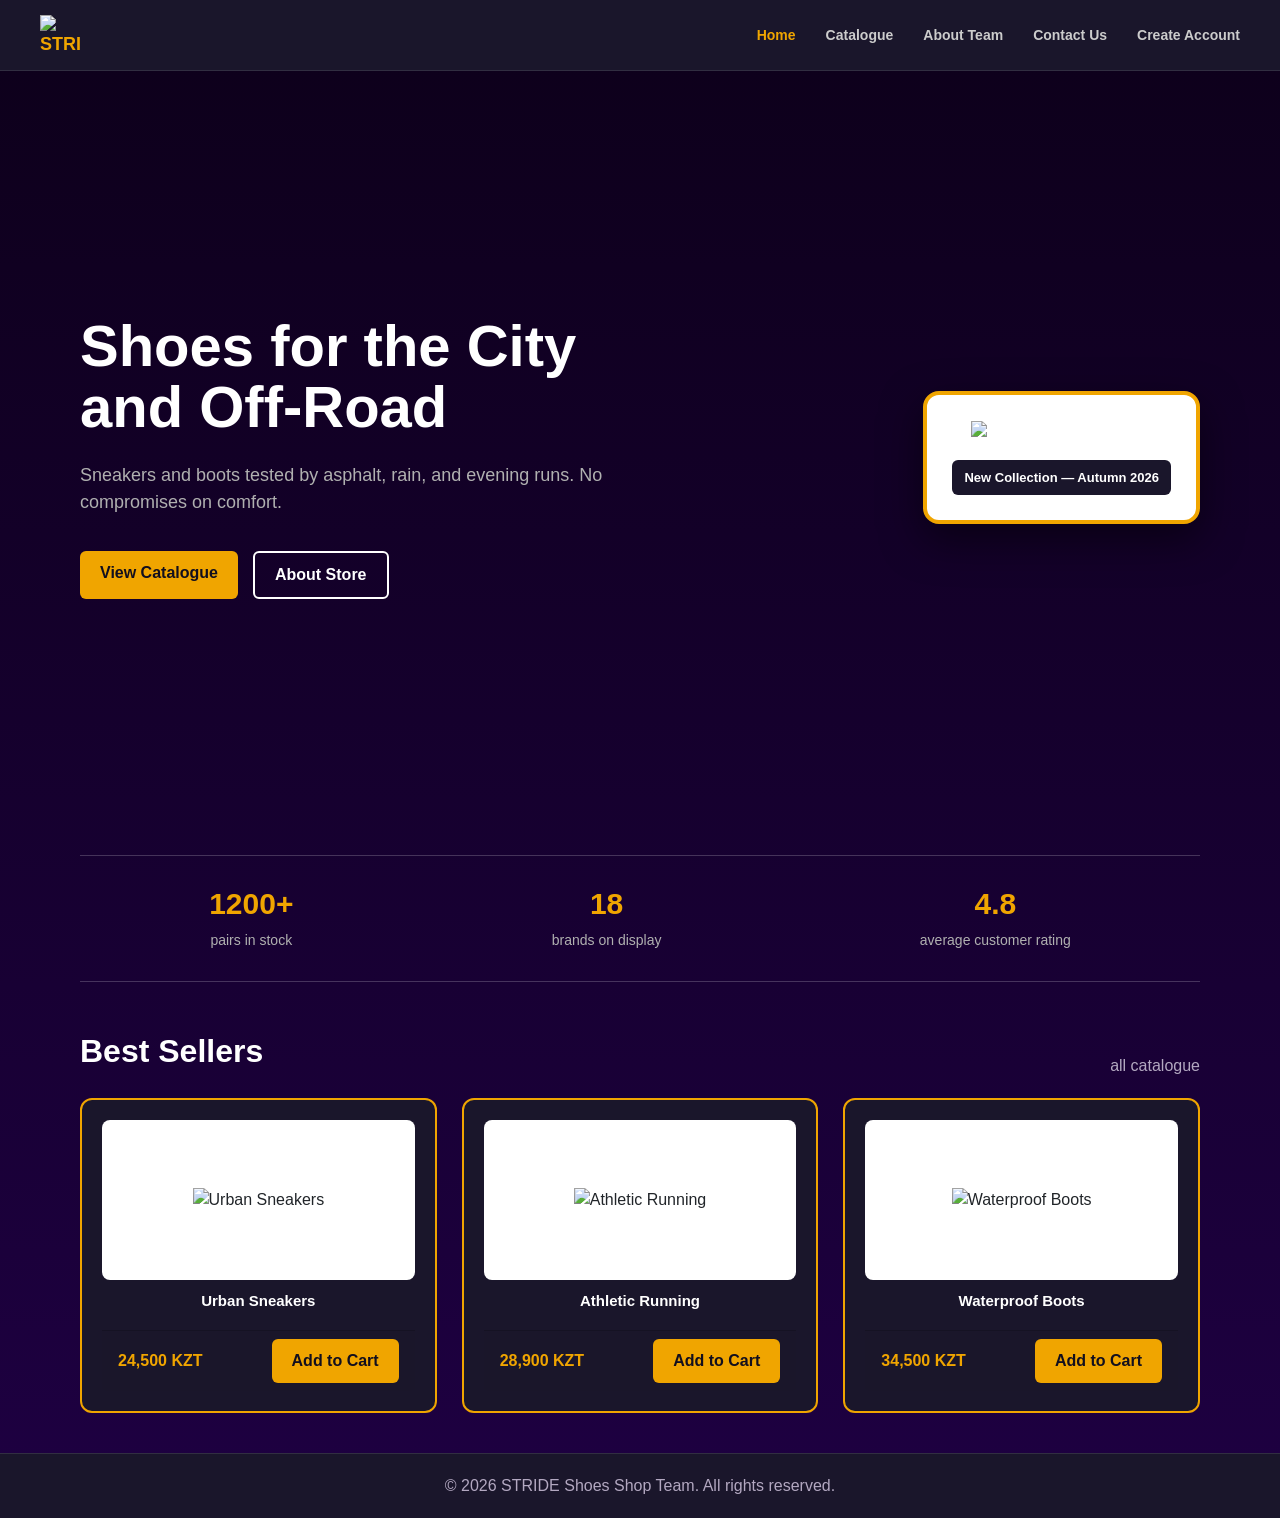
==== index.html @ 8687e81f "Integrate Bootstrap and add registration link Added Bootstrap for styling and created a registration" ====
<!DOCTYPE html>
<html lang="en">
<head>
    <meta charset="UTF-8">
    <meta name="viewport" content="width=device-width, initial-scale=1.0">
    <title>STRIDE — Shoes Shop</title>
    <link rel="icon" href="images/favicon.svg" type="image/svg+xml">
    <link href="https://cdn.jsdelivr.net/npm/bootstrap@5.3.0/dist/css/bootstrap.min.css" rel="stylesheet">
    <link rel="stylesheet" href="css/style.css">
    <link rel="stylesheet" href="css/responsive.css">
</head>
<body>

    <header>
        <div class="logo-area">
            <img src="./images/favicon.svg" alt="STRIDE Logo" width="40" height="40">
        </div>
        <nav>
            <a href="index.html" class="active">Home</a>
            <a href="catalogue.html" >Catalogue</a>
            <a href="about.html">About Team</a>
            <a href="contact.html">Contact Us</a>
            <a href="registration.html">Create Account</a>
        </nav>
    </header>

    <main>
        <section class="hero-section">
            <div class="hero-content">
                <h1>Shoes for the City and Off-Road</h1>
                <p>Sneakers and boots tested by asphalt, rain, and evening runs. No compromises on comfort.</p>
                <div class="hero-buttons">
                    <a href="catalogue.html" class="btn-primary">View Catalogue</a>
                    <a href="about.html" class="btn-secondary">About Store</a>
                </div>
            </div>
            <div class="hero-card-box">
                <div class="hero-image-card">
                    <img src="images/autumnHit.png" alt="New Autumn Collection" width="260" height="200">
                    <p class="hero-badge">New Collection — Autumn 2026</p>
                </div>
            </div>
        </section>

        <section class="stats-section">
            <div class="stat-box">
                <h3>1200+</h3>
                <p>pairs in stock</p>
            </div>
            <div class="stat-box">
                <h3>18</h3>
                <p>brands on display</p>
            </div>
            <div class="stat-box">
                <h3>4.8</h3>
                <p>average customer rating</p>
            </div>
        </section>

        <section class="hits-section">
            <div class="section-header-flex" style="display: flex; justify-content: space-between; align-items: flex-end; margin-bottom: 20px;">
                <h2>Best Sellers</h2>
                <a href="catalogue.html" style="color: #b3a8c1; text-decoration: none;">all catalogue</a>
            </div>
            <div class="grid-container">
                <article class="card">
                    <div class="card-img"><img src="images/urbanShoes1.png" alt="Urban Sneakers"></div>
                    <h3>Urban Sneakers</h3>
                    <div class="card-footer">
                        <span class="price">24,500 KZT</span>
                        <button type="button" class="btn-buy">Add to Cart</button>
                    </div>
                </article>
                <article class="card">
                    <div class="card-img"><img src="images/athleticRunningShoes1.png" alt="Athletic Running"></div>
                    <h3>Athletic Running</h3>
                    <div class="card-footer">
                        <span class="price">28,900 KZT</span>
                        <button type="button" class="btn-buy">Add to Cart</button>
                    </div>
                </article>
                <article class="card">
                    <div class="card-img"><img src="images/wp.webp" alt="Waterproof Boots"></div>
                    <h3>Waterproof Boots</h3>
                    <div class="card-footer">
                        <span class="price">34,500 KZT</span>
                        <button type="button" class="btn-buy">Add to Cart</button>
                    </div>
                </article>
            </div>
        </section>
    </main>

    <footer>
        <p>&copy; 2026 STRIDE Shoes Shop Team. All rights reserved.</p>
    </footer>
    <script src="https://cdn.jsdelivr.net/npm/bootstrap@5.3.0/dist/bootstrap.bundle.min.js"></script>

</body>
</html>
---- css/style.css ----
* {
    box-sizing: border-box;
    margin: 0;
    padding: 0;
}

body {
    background: linear-gradient(180deg, #0d001a 0%, #1e0042 100%);
    color: #ffffff;
    font-family: Arial, sans-serif;
    min-height: 100vh;
    display: flex;
    flex-direction: column;
}

header {
    background-color: #1a162b;
    padding: 15px 40px;
    position: fixed;
    top: 0;
    left: 0;
    width: 100%;
    z-index: 1000;
    display: flex;
    justify-content: space-between;
    align-items: center;
    border-bottom: 1px solid rgba(255, 255, 255, 0.1);
}

.logo-area {
    display: flex;
    align-items: center;
    gap: 10px;
    font-weight: bold;
    font-size: 18px;
    color: #f0a500;
}

nav {
    display: flex;
    gap: 30px;
}

nav a {
    color: #cccccc;
    text-decoration: none;
    font-weight: bold;
    font-size: 14px;
    transition: 0.3s;
}

nav a:hover, nav a.active {
    color: #f0a500;
}

main {
    padding: 120px 40px 40px 40px;
    max-width: 1200px;
    margin: 0 auto;
    width: 100%;
    flex: 1;
}

.hero-section {
    display: flex;
    justify-content: space-between;
    align-items: center;
    min-height: 75vh;
    gap: 50px;
    margin-bottom: 60px;
}

.hero-content {
    flex: 1.3;
}

.hero-content h1 {
    font-size: 58px;
    font-weight: bold;
    line-height: 1.05;
    margin-bottom: 25px;
    color: #ffffff;
}

.hero-content p {
    color: #b0b0b0;
    font-size: 18px;
    line-height: 1.5;
    margin-bottom: 35px;
}

.hero-buttons {
    display: flex;
    gap: 15px;
}

.hero-card-box {
    flex: 1;
    display: flex;
    justify-content: flex-end;
}

.hero-image-card {
    background-color: #ffffff;
    border: 4px solid #f0a500;
    border-radius: 16px;
    padding: 25px;
    text-align: center;
    box-shadow: 0 15px 40px rgba(0, 0, 0, 0.5);
}

.hero-image-card img {
    width: 100%;
    max-width: 260px;
    height: auto;
    object-fit: contain;
}

.hero-badge {
    background-color: #1a162b;
    color: #ffffff;
    padding: 8px 12px;
    border-radius: 6px;
    font-size: 13px;
    margin-top: 15px;
    font-weight: bold;
}

.stats-section {
    display: flex;
    justify-content: space-around;
    text-align: center;
    padding: 30px 0;
    border-top: 1px solid rgba(255, 255, 255, 0.2);
    border-bottom: 1px solid rgba(255, 255, 255, 0.2);
    margin: 50px 0;
}

.stat-box h3 {
    color: #f0a500;
    font-size: 30px;
}

.stat-box p {
    color: #b0b0b0;
    font-size: 14px;
    margin-top: 5px;
}

.title {
    font-size: 42px;
    margin-bottom: 10px;
}

.subtitle {
    color: #a1a1aa;
    font-size: 14px;
    max-width: 500px;
    margin-bottom: 24px;
}

.filters {
    display: flex;
    gap: 8px;
    margin-bottom: 32px;
}

.btn-filter {
    padding: 6px 18px;
    border-radius: 20px;
    border: none;
    font-weight: 600;
    cursor: pointer;
    background: #fff;
    color: #000;
    text-decoration: none;
}

.btn-filter.active, .btn-filter:hover {
    background: #f0a500;
    color: #fff;
}

.grid-container {
    display: grid;
    grid-template-columns: repeat(3, 1fr);
    gap: 25px;
}

.card {
    background-color: #1a162b;
    border: 2px solid #f0a500;
    padding: 20px;
    border-radius: 12px;
    display: flex;
    flex-direction: column;
    gap: 12px;
    text-align: center;
}

.card-img {
    background: #fff;
    border-radius: 8px;
    height: 160px;
    display: flex;
    align-items: center;
    justify-content: center;
    padding: 10px;
}

.card-img img {
    max-width: 100%;
    max-height: 100%;
    object-fit: contain;
}

.card h3, .card-title {
    font-size: 15px;
    color: #ffffff;
}

.card-footer {
    display: flex;
    justify-content: space-between;
    align-items: center;
    margin-top: auto;
}

.price {
    color: #f0a500;
    font-weight: bold;
    font-size: 16px;
}

.btn-primary, .btn-buy, .btn {
    background-color: #f0a500;
    color: #120f1e;
    padding: 10px 20px;
    text-decoration: none;
    font-weight: bold;
    border-radius: 6px;
    border: none;
    cursor: pointer;
    display: inline-block;
}

.btn-primary:hover, .btn-buy:hover, .btn:hover {
    background-color: #d38e00;
}

.btn-secondary {
    background-color: transparent;
    color: #ffffff;
    border: 2px solid #ffffff;
    padding: 10px 20px;
    text-decoration: none;
    font-weight: bold;
    border-radius: 6px;
}

.btn-secondary:hover {
    background-color: rgba(255, 255, 255, 0.1);
}

/* --- Страница О нас (About Team) --- */
.about-section {
    margin-bottom: 50px;
}

.article {
    display: flex;
    padding: 20px 0;
    border-top: 1px solid rgba(255, 255, 255, 0.2);
}

.article:last-child {
    border-bottom: 1px solid rgba(255, 255, 255, 0.2);
}

.year {
    width: 150px;
    font-size: 20px;
    font-weight: 700;
    color: #f0a500;
}

.article p, .feature-card p, .feature-box p {
    font-size: 14px;
    color: #b3a8c1;
}

.features-grid {
    display: grid;
    grid-template-columns: repeat(3, 1fr);
    gap: 30px;
    margin-top: 40px;
}

.feature-card, .feature-box {
    background-color: #1a162b;
    padding: 25px;
    border-radius: 10px;
    border: 1px solid rgba(255, 255, 255, 0.1);
}

.feature-card h3, .feature-box h3 {
    font-size: 18px;
    margin-bottom: 10px;
    color: #fff;
}

.banner {
    background-color: #f0a500;
    border-radius: 12px;
    padding: 35px 40px;
    display: flex;
    justify-content: space-between;
    align-items: center;
    margin-top: 50px;
    color: #120f1e;
}

.banner h2 {
    font-size: 24px;
    margin-bottom: 5px;
}

.banner p {
    font-size: 14px;
    color: #120f1e;
}

.contact-section {
    max-width: 600px;
    margin: 20px auto;
    background-color: #1a162b;
    border: 2px solid #f0a500;
    padding: 40px;
    border-radius: 16px;
}

.contact-header {
    text-align: center;
    margin-bottom: 30px;
}

.contact-form {
    display: flex;
    flex-direction: column;
    gap: 20px;
}

.form-group {
    display: flex;
    flex-direction: column;
    gap: 8px;
}

.form-group label {
    font-weight: bold;
    font-size: 14px;
}

.form-group input,
.form-group textarea {
    background-color: #120f1e;
    border: 1px solid rgba(255, 255, 255, 0.2);
    padding: 12px 15px;
    border-radius: 8px;
    color: #ffffff;
    font-size: 15px;
    outline: none;
}

.form-group input:focus,
.form-group textarea:focus {
    border-color: #f0a500;
}

footer {
    background-color: #1a162b;
    text-align: center;
    padding: 20px;
    margin-top: auto;
    color: #b3a8c1;
    border-top: 1px solid rgba(255, 255, 255, 0.1);
}


.demo-note {
    color: #f0a500;
    font-size: 13px;
    text-align: center;
    margin-bottom: 15px;
}

.btn-full {
    width: 100%;
}

.faq-section {
    max-width: 600px;
    margin: 40px auto 0 auto;
}

.faq-section h2 {
    text-align: center;
    margin-bottom: 20px;
}

.faq-item {
    background: #1a162b;
    padding: 15px;
    border-radius: 8px;
    margin-bottom: 10px;
    border: 1px solid rgba(255, 255, 255, 0.1);
}

.faq-summary {
    font-weight: bold;
    cursor: pointer;
    color: #f0a500;
}

.faq-answer {
    margin-top: 10px;
    color: #b3a8c1;
    font-size: 14px;
}

h1, h2, h3, h4, h5, h6, .title {
    font-weight: bold;
}

p {
    margin-bottom: 0;
}
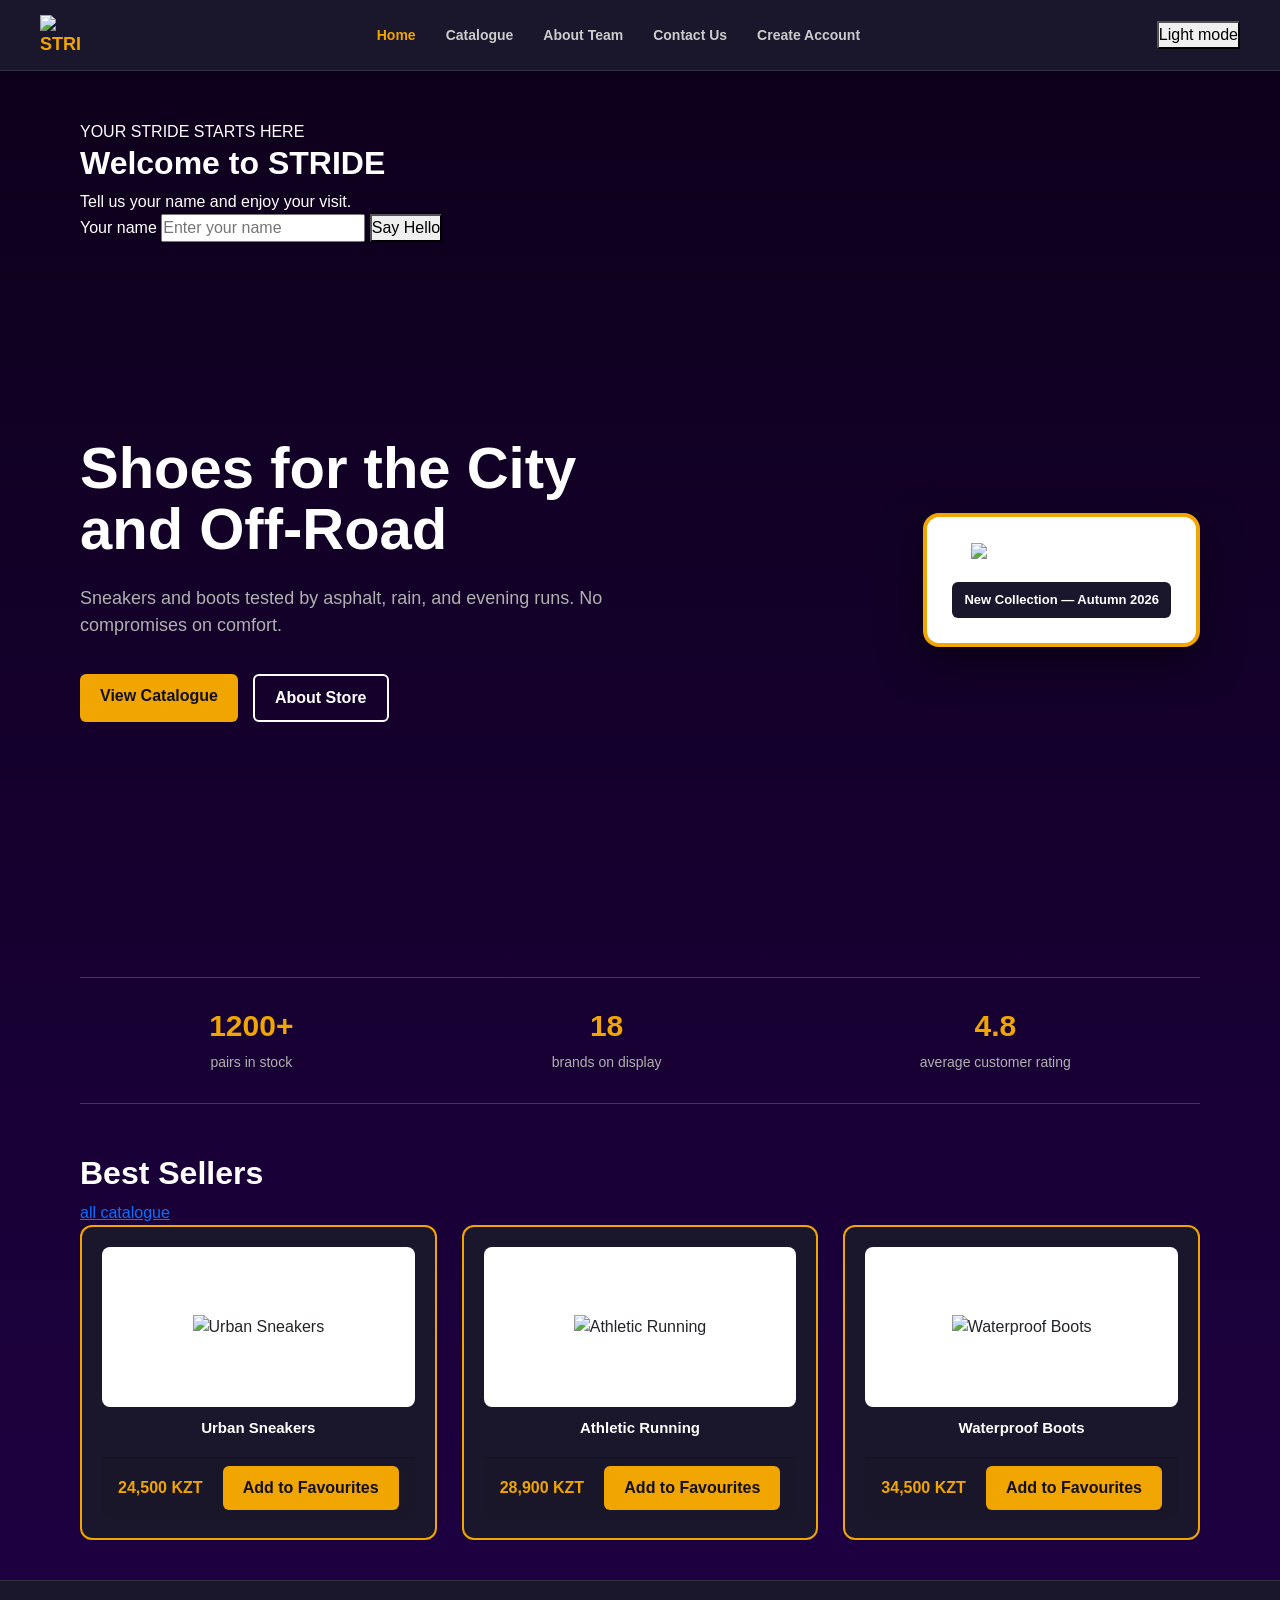
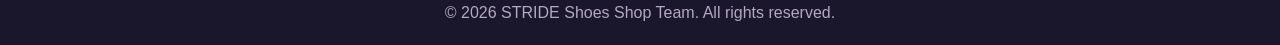
==== commit 924da61d: "Update index.html" ====
--- a/index.html
+++ b/index.html
@@ -8,6 +8,7 @@
     <link href="https://cdn.jsdelivr.net/npm/bootstrap@5.3.0/dist/css/bootstrap.min.css" rel="stylesheet">
     <link rel="stylesheet" href="css/style.css">
     <link rel="stylesheet" href="css/responsive.css">
+    <script src="js/home.js" defer></script>
 </head>
 <body>
 
@@ -22,9 +23,26 @@
             <a href="contact.html">Contact Us</a>
             <a href="registration.html">Create Account</a>
         </nav>
+        <button type="button" id="themeBtn" class="theme-button">Light mode</button>
     </header>
 
     <main>
+        
+        <section class="stride-welcome">
+            <div>
+                <span class="welcome-label">YOUR STRIDE STARTS HERE</span>
+                <h2>Welcome to STRIDE</h2>
+                <p>Tell us your name and enjoy your visit.</p>
+            </div>
+
+            <div class="welcome-controls">
+                <label for="customerName">Your name</label>
+                <input type="text" id="customerName" placeholder="Enter your name">
+                <button type="button" id="welcomeBtn">Say Hello</button>
+                <p id="welcomeMessage" aria-live="polite"></p>
+            </div>
+        </section>
+
         <section class="hero-section">
             <div class="hero-content">
                 <h1>Shoes for the City and Off-Road</h1>
@@ -58,9 +76,9 @@
         </section>
 
         <section class="hits-section">
-            <div class="section-header-flex" style="display: flex; justify-content: space-between; align-items: flex-end; margin-bottom: 20px;">
+            <div class="section-header-flex">
                 <h2>Best Sellers</h2>
-                <a href="catalogue.html" style="color: #b3a8c1; text-decoration: none;">all catalogue</a>
+                <a href="catalogue.html" class="catalogue-link">all catalogue</a>
             </div>
             <div class="grid-container">
                 <article class="card">
@@ -68,7 +86,7 @@
                     <h3>Urban Sneakers</h3>
                     <div class="card-footer">
                         <span class="price">24,500 KZT</span>
-                        <button type="button" class="btn-buy">Add to Cart</button>
+                        <button type="button" class="btn-buy">Add to Favourites</button>
                     </div>
                 </article>
                 <article class="card">
@@ -76,7 +94,7 @@
                     <h3>Athletic Running</h3>
                     <div class="card-footer">
                         <span class="price">28,900 KZT</span>
-                        <button type="button" class="btn-buy">Add to Cart</button>
+                        <button type="button" class="btn-buy">Add to Favourites</button>
                     </div>
                 </article>
                 <article class="card">
@@ -84,11 +102,12 @@
                     <h3>Waterproof Boots</h3>
                     <div class="card-footer">
                         <span class="price">34,500 KZT</span>
-                        <button type="button" class="btn-buy">Add to Cart</button>
+                        <button type="button" class="btn-buy">Add to Favourites</button>
                     </div>
                 </article>
             </div>
         </section>
+        
     </main>
 
     <footer>
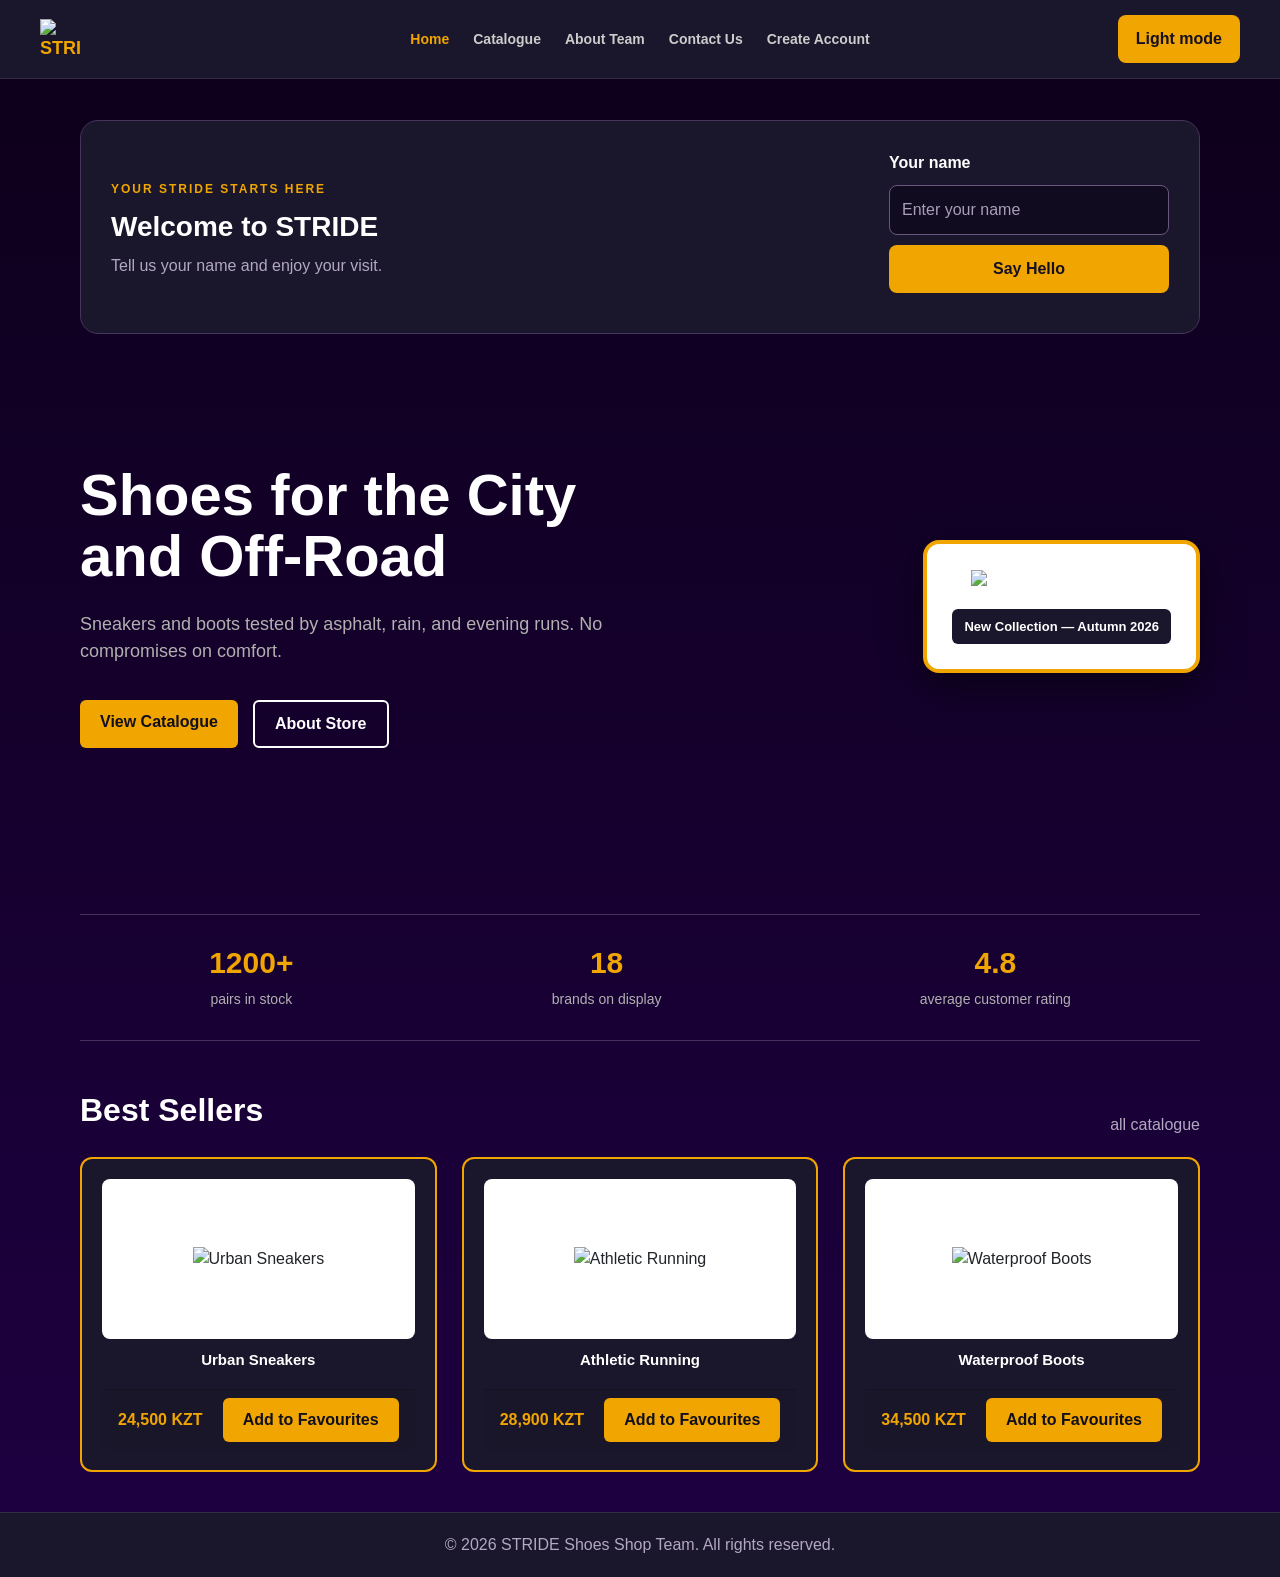
==== commit 3fc41100: "Create index.html" ====
--- a/index.html
+++ b/index.html
@@ -1,119 +1,119 @@
-<!DOCTYPE html>
-<html lang="en">
-<head>
-    <meta charset="UTF-8">
-    <meta name="viewport" content="width=device-width, initial-scale=1.0">
-    <title>STRIDE — Shoes Shop</title>
-    <link rel="icon" href="images/favicon.svg" type="image/svg+xml">
-    <link href="https://cdn.jsdelivr.net/npm/bootstrap@5.3.0/dist/css/bootstrap.min.css" rel="stylesheet">
-    <link rel="stylesheet" href="css/style.css">
-    <link rel="stylesheet" href="css/responsive.css">
-    <script src="js/home.js" defer></script>
-</head>
-<body>
-
-    <header>
-        <div class="logo-area">
-            <img src="./images/favicon.svg" alt="STRIDE Logo" width="40" height="40">
-        </div>
-        <nav>
-            <a href="index.html" class="active">Home</a>
-            <a href="catalogue.html" >Catalogue</a>
-            <a href="about.html">About Team</a>
-            <a href="contact.html">Contact Us</a>
-            <a href="registration.html">Create Account</a>
-        </nav>
-        <button type="button" id="themeBtn" class="theme-button">Light mode</button>
-    </header>
-
-    <main>
-        
-        <section class="stride-welcome">
-            <div>
-                <span class="welcome-label">YOUR STRIDE STARTS HERE</span>
-                <h2>Welcome to STRIDE</h2>
-                <p>Tell us your name and enjoy your visit.</p>
-            </div>
-
-            <div class="welcome-controls">
-                <label for="customerName">Your name</label>
-                <input type="text" id="customerName" placeholder="Enter your name">
-                <button type="button" id="welcomeBtn">Say Hello</button>
-                <p id="welcomeMessage" aria-live="polite"></p>
-            </div>
-        </section>
-
-        <section class="hero-section">
-            <div class="hero-content">
-                <h1>Shoes for the City and Off-Road</h1>
-                <p>Sneakers and boots tested by asphalt, rain, and evening runs. No compromises on comfort.</p>
-                <div class="hero-buttons">
-                    <a href="catalogue.html" class="btn-primary">View Catalogue</a>
-                    <a href="about.html" class="btn-secondary">About Store</a>
-                </div>
-            </div>
-            <div class="hero-card-box">
-                <div class="hero-image-card">
-                    <img src="images/autumnHit.png" alt="New Autumn Collection" width="260" height="200">
-                    <p class="hero-badge">New Collection — Autumn 2026</p>
-                </div>
-            </div>
-        </section>
-
-        <section class="stats-section">
-            <div class="stat-box">
-                <h3>1200+</h3>
-                <p>pairs in stock</p>
-            </div>
-            <div class="stat-box">
-                <h3>18</h3>
-                <p>brands on display</p>
-            </div>
-            <div class="stat-box">
-                <h3>4.8</h3>
-                <p>average customer rating</p>
-            </div>
-        </section>
-
-        <section class="hits-section">
-            <div class="section-header-flex">
-                <h2>Best Sellers</h2>
-                <a href="catalogue.html" class="catalogue-link">all catalogue</a>
-            </div>
-            <div class="grid-container">
-                <article class="card">
-                    <div class="card-img"><img src="images/urbanShoes1.png" alt="Urban Sneakers"></div>
-                    <h3>Urban Sneakers</h3>
-                    <div class="card-footer">
-                        <span class="price">24,500 KZT</span>
-                        <button type="button" class="btn-buy">Add to Favourites</button>
-                    </div>
-                </article>
-                <article class="card">
-                    <div class="card-img"><img src="images/athleticRunningShoes1.png" alt="Athletic Running"></div>
-                    <h3>Athletic Running</h3>
-                    <div class="card-footer">
-                        <span class="price">28,900 KZT</span>
-                        <button type="button" class="btn-buy">Add to Favourites</button>
-                    </div>
-                </article>
-                <article class="card">
-                    <div class="card-img"><img src="images/wp.webp" alt="Waterproof Boots"></div>
-                    <h3>Waterproof Boots</h3>
-                    <div class="card-footer">
-                        <span class="price">34,500 KZT</span>
-                        <button type="button" class="btn-buy">Add to Favourites</button>
-                    </div>
-                </article>
-            </div>
-        </section>
-        
-    </main>
-
-    <footer>
-        <p>&copy; 2026 STRIDE Shoes Shop Team. All rights reserved.</p>
-    </footer>
-    <script src="https://cdn.jsdelivr.net/npm/bootstrap@5.3.0/dist/bootstrap.bundle.min.js"></script>
-
-</body>
-</html>
+<!DOCTYPE html>
+<html lang="en">
+<head>
+    <meta charset="UTF-8">
+    <meta name="viewport" content="width=device-width, initial-scale=1.0">
+    <title>STRIDE — Shoes Shop</title>
+    <link rel="icon" href="images/favicon.svg" type="image/svg+xml">
+    <link href="https://cdn.jsdelivr.net/npm/bootstrap@5.3.0/dist/css/bootstrap.min.css" rel="stylesheet">
+    <link rel="stylesheet" href="css/style.css">
+    <link rel="stylesheet" href="css/responsive.css">
+    <script src="js/home.js" defer></script>
+</head>
+<body>
+
+    <header>
+        <div class="logo-area">
+            <img src="./images/favicon.svg" alt="STRIDE Logo" width="40" height="40">
+        </div>
+        <nav>
+            <a href="index.html" class="active">Home</a>
+            <a href="catalogue.html" >Catalogue</a>
+            <a href="about.html">About Team</a>
+            <a href="contact.html">Contact Us</a>
+            <a href="registration.html">Create Account</a>
+        </nav>
+        <button type="button" id="themeBtn" class="theme-button">Light mode</button>
+    </header>
+
+    <main>
+        
+        <section class="stride-welcome">
+            <div>
+                <span class="welcome-label">YOUR STRIDE STARTS HERE</span>
+                <h2>Welcome to STRIDE</h2>
+                <p>Tell us your name and enjoy your visit.</p>
+            </div>
+
+            <div class="welcome-controls">
+                <label for="customerName">Your name</label>
+                <input type="text" id="customerName" placeholder="Enter your name">
+                <button type="button" id="welcomeBtn">Say Hello</button>
+                <p id="welcomeMessage" aria-live="polite"></p>
+            </div>
+        </section>
+
+        <section class="hero-section">
+            <div class="hero-content">
+                <h1>Shoes for the City and Off-Road</h1>
+                <p>Sneakers and boots tested by asphalt, rain, and evening runs. No compromises on comfort.</p>
+                <div class="hero-buttons">
+                    <a href="catalogue.html" class="btn-primary">View Catalogue</a>
+                    <a href="about.html" class="btn-secondary">About Store</a>
+                </div>
+            </div>
+            <div class="hero-card-box">
+                <div class="hero-image-card">
+                    <img src="images/autumnHit.png" alt="New Autumn Collection" width="260" height="200">
+                    <p class="hero-badge">New Collection — Autumn 2026</p>
+                </div>
+            </div>
+        </section>
+
+        <section class="stats-section">
+            <div class="stat-box">
+                <h3>1200+</h3>
+                <p>pairs in stock</p>
+            </div>
+            <div class="stat-box">
+                <h3>18</h3>
+                <p>brands on display</p>
+            </div>
+            <div class="stat-box">
+                <h3>4.8</h3>
+                <p>average customer rating</p>
+            </div>
+        </section>
+
+        <section class="hits-section">
+            <div class="section-header-flex">
+                <h2>Best Sellers</h2>
+                <a href="catalogue.html" class="catalogue-link">all catalogue</a>
+            </div>
+            <div class="grid-container">
+                <article class="card">
+                    <div class="card-img"><img src="images/urbanShoes1.png" alt="Urban Sneakers"></div>
+                    <h3>Urban Sneakers</h3>
+                    <div class="card-footer">
+                        <span class="price">24,500 KZT</span>
+                        <button type="button" class="btn-buy">Add to Favourites</button>
+                    </div>
+                </article>
+                <article class="card">
+                    <div class="card-img"><img src="images/athleticRunningShoes1.png" alt="Athletic Running"></div>
+                    <h3>Athletic Running</h3>
+                    <div class="card-footer">
+                        <span class="price">28,900 KZT</span>
+                        <button type="button" class="btn-buy">Add to Favourites</button>
+                    </div>
+                </article>
+                <article class="card">
+                    <div class="card-img"><img src="images/wp.webp" alt="Waterproof Boots"></div>
+                    <h3>Waterproof Boots</h3>
+                    <div class="card-footer">
+                        <span class="price">34,500 KZT</span>
+                        <button type="button" class="btn-buy">Add to Favourites</button>
+                    </div>
+                </article>
+            </div>
+        </section>
+        
+    </main>
+
+    <footer>
+        <p>&copy; 2026 STRIDE Shoes Shop Team. All rights reserved.</p>
+    </footer>
+    <script src="https://cdn.jsdelivr.net/npm/bootstrap@5.3.0/dist/bootstrap.bundle.min.js"></script>
+
+</body>
+</html>
--- a/css/style.css
+++ b/css/style.css
@@ -262,7 +262,6 @@
     background-color: rgba(255, 255, 255, 0.1);
 }
 
-/* --- Страница О нас (About Team) --- */
 .about-section {
     margin-bottom: 50px;
 }
@@ -398,36 +397,6 @@
     width: 100%;
 }
 
-.faq-section {
-    max-width: 600px;
-    margin: 40px auto 0 auto;
-}
-
-.faq-section h2 {
-    text-align: center;
-    margin-bottom: 20px;
-}
-
-.faq-item {
-    background: #1a162b;
-    padding: 15px;
-    border-radius: 8px;
-    margin-bottom: 10px;
-    border: 1px solid rgba(255, 255, 255, 0.1);
-}
-
-.faq-summary {
-    font-weight: bold;
-    cursor: pointer;
-    color: #f0a500;
-}
-
-.faq-answer {
-    margin-top: 10px;
-    color: #b3a8c1;
-    font-size: 14px;
-}
-
 h1, h2, h3, h4, h5, h6, .title {
     font-weight: bold;
 }
@@ -435,3 +404,465 @@
 p {
     margin-bottom: 0;
 }
+
+
+.stride-welcome {
+    display: flex;
+    align-items: center;
+    justify-content: space-between;
+    gap: 30px;
+    padding: 30px;
+    background: #1a162b;
+    border: 1px solid #45345b;
+    border-radius: 18px;
+    margin-bottom: 25px;
+}
+
+.welcome-label {
+    color: #f0a500;
+    font-size: 12px;
+    font-weight: bold;
+    letter-spacing: 2px;
+}
+
+.stride-welcome h2 {
+    color: white;
+    font-size: 28px;
+    margin: 10px 0;
+}
+
+.stride-welcome p {
+    color: #b3a8c1;
+}
+
+.welcome-controls {
+    display: flex;
+    flex-direction: column;
+    gap: 10px;
+    width: 280px;
+}
+
+.welcome-controls label {
+    color: white;
+    font-weight: bold;
+}
+
+.welcome-controls input {
+    background: #100b1e;
+    color: white;
+    border: 1px solid #69577f;
+    border-radius: 8px;
+    padding: 12px;
+}
+
+.welcome-controls button,
+.theme-button {
+    background: #f0a500;
+    color: #171021;
+    border: none;
+    border-radius: 8px;
+    padding: 12px 18px;
+    font-weight: bold;
+    cursor: pointer;
+    transition: 0.2s;
+}
+
+.welcome-controls button:hover,
+.theme-button:hover {
+    background: #ffbf35;
+    transform: translateY(-2px);
+}
+
+.theme-button {
+    white-space: nowrap;
+}
+
+#welcomeMessage {
+    color: #f0a500;
+    font-size: 14px;
+}
+
+.hero-section {
+    min-height: 55vh;
+}
+
+
+.catalogue-tools {
+    margin: 30px 0;
+}
+
+.search-box,
+.favourites-section {
+    background: #1a162b;
+    border: 1px solid #493657;
+    border-radius: 20px;
+    padding: 28px;
+}
+
+.search-box label,
+#favouriteForm label {
+    display: block;
+    font-weight: bold;
+    color: #ffffff;
+    margin-bottom: 12px;
+}
+
+.search-box input,
+.favourite-controls input {
+    width: 100%;
+    padding: 15px 18px;
+    background: #100b1e;
+    color: white;
+    border: 1px solid #51435d;
+    border-radius: 12px;
+    outline: none;
+    transition: 0.2s;
+}
+
+.search-box input:focus,
+.favourite-controls input:focus {
+    border-color: #f0a500;
+    box-shadow: 0 0 0 3px rgba(240, 165, 0, 0.15);
+}
+
+#searchCount {
+    color: #b3a8c1;
+    margin-top: 12px;
+}
+
+#noResults {
+    margin-top: 12px;
+    color: #f0a500;
+    font-weight: bold;
+}
+
+#noResults[hidden] {
+    display: none;
+}
+
+#productGrid .card {
+    transition: transform 0.2s, box-shadow 0.2s;
+    border-radius: 18px;
+}
+
+#productGrid .card:hover {
+    transform: translateY(-5px);
+    box-shadow: 0 12px 30px rgba(0, 0, 0, 0.3);
+}
+
+.favourites-section {
+    margin-top: 60px;
+}
+
+.favourites-heading span {
+    font-size: 12px;
+    letter-spacing: 2px;
+    font-weight: bold;
+    color: #f0a500;
+}
+
+.favourites-heading h2 {
+    margin: 12px 0;
+    font-size: 30px;
+}
+
+.favourites-heading p {
+    color: #b3a8c1;
+    margin-bottom: 25px;
+}
+
+.favourite-controls {
+    display: flex;
+    gap: 12px;
+}
+
+.favourite-controls button {
+    padding: 12px 28px;
+    background: #f0a500;
+    color: #181320;
+    font-weight: bold;
+    border: none;
+    border-radius: 12px;
+    cursor: pointer;
+}
+
+.favourite-controls button:hover {
+    background: #ffc247;
+}
+
+#favouriteError {
+    color: #ff9090;
+    margin-top: 10px;
+}
+
+.favourites-list-box {
+    margin-top: 30px;
+}
+
+.favourites-list-box h3 {
+    font-size: 20px;
+    margin-bottom: 15px;
+}
+
+#favouriteCount {
+    color: #f0a500;
+}
+
+#favouriteList {
+    list-style: none;
+    padding: 0;
+}
+
+#favouriteList li {
+    display: flex;
+    justify-content: space-between;
+    align-items: center;
+    gap: 15px;
+    background: #100b1e;
+    border: 1px solid #493657;
+    border-radius: 12px;
+    padding: 12px 16px;
+    margin-bottom: 10px;
+    color: white;
+}
+
+#favouriteList button {
+    background: transparent;
+    color: #ff9b9b;
+    border: 1px solid #ff9b9b;
+    border-radius: 8px;
+    padding: 8px 12px;
+    cursor: pointer;
+}
+
+#favouriteList button:hover {
+    background: #ff9b9b;
+    color: #181320;
+}
+
+@media (max-width: 600px) {
+    .favourite-controls {
+        flex-direction: column;
+    }
+
+    .search-box,
+    .favourites-section {
+        padding: 20px;
+    }
+}
+.faq-section {
+    max-width: 760px;
+    margin: 60px auto;
+}
+
+.faq-heading {
+    text-align: center;
+    margin-bottom: 30px;
+}
+
+.faq-heading span {
+    color: #f0a500;
+    font-size: 12px;
+    letter-spacing: 2px;
+    font-weight: bold;
+}
+
+.faq-heading h2 {
+    font-size: 32px;
+    margin: 12px 0;
+}
+
+.faq-heading p {
+    color: #b3a8c1;
+}
+
+.faq-section .faq-item {
+    padding: 0;
+    margin-bottom: 12px;
+    background: #1a162b;
+    border: 1px solid #41354f;
+    border-radius: 14px;
+    overflow: hidden;
+    transition: border-color 0.2s;
+}
+
+.faq-section .faq-item:hover {
+    border-color: #f0a500;
+}
+
+.faq-question {
+    display: flex;
+    justify-content: space-between;
+    align-items: center;
+    width: 100%;
+    padding: 20px 24px;
+    background: transparent;
+    border: none;
+    color: white;
+    text-align: left;
+    font-size: 16px;
+    font-weight: bold;
+    cursor: pointer;
+}
+
+.faq-question span {
+    color: #f0a500;
+    font-size: 24px;
+    margin-left: 15px;
+}
+
+.faq-question:focus-visible {
+    outline: 3px solid #f0a500;
+    outline-offset: -3px;
+}
+
+.faq-section .faq-answer {
+    margin: 0;
+    padding: 0 24px 22px;
+    color: #c8bfd4;
+    line-height: 1.6;
+    font-size: 15px;
+}
+
+.faq-section .faq-answer[hidden] {
+    display: none;
+}
+
+@media (max-width: 600px) {
+    .faq-question {
+        padding: 17px;
+        font-size: 14px;
+    }
+
+    .faq-heading h2 {
+        font-size: 26px;
+    }
+}
+
+header {
+    display: grid;
+    grid-template-columns: 1fr auto 1fr;
+    align-items: center;
+    gap: 20px;
+}
+header nav {
+    display: flex;
+    align-items: center;
+    justify-content: center;
+    gap: 24px;
+}
+.theme-button {
+    justify-self: end;
+    margin: 0;
+}
+.hero-section { min-height: 55vh; }
+.section-header-flex {
+    display: flex;
+    justify-content: space-between;
+    align-items: end;
+    margin-bottom: 20px;
+}
+.catalogue-link { color: #b3a8c1; text-decoration: none; }
+.catalogue-link:hover { color: #f0a500; }
+.hero-text { max-width: 650px; margin-bottom: 40px; color: #b3a8c1; }
+.banner-link { background: #120f1e; color: #fff; }
+.register-options { background: #120f1e; }
+body.light-theme { background: #f5f2fa; color: #21182e; }
+.light-theme header, .light-theme footer,
+.light-theme .stride-welcome, .light-theme .contact-section,
+.light-theme .card, .light-theme .feature-card,
+.light-theme .feature-box, .light-theme .search-box,
+.light-theme .favourites-section, .light-theme .faq-section .faq-item {
+    background: #fff;
+    color: #21182e;
+    border-color: #ddd3e8;
+}
+.light-theme nav a, .light-theme h1, .light-theme h2,
+.light-theme h3, .light-theme .card-title,
+.light-theme .welcome-controls label, .light-theme .search-box label,
+.light-theme #favouriteForm label, .light-theme .faq-question,
+.light-theme .contact-form label, .light-theme .register-options legend,
+.light-theme .register-options .form-check-label { color: #21182e; }
+.light-theme nav a.active, .light-theme nav a:hover { color: #a66c00; }
+.light-theme .hero-content p, .light-theme .stride-welcome p,
+.light-theme .stat-box p, .light-theme .subtitle,
+.light-theme .hero-text, .light-theme .article p,
+.light-theme .feature-card p, .light-theme .feature-box p,
+.light-theme .contact-header p, .light-theme #searchCount,
+.light-theme .favourites-heading p, .light-theme .faq-heading p,
+.light-theme .faq-section .faq-answer { color: #514762; }
+.light-theme .register-options, .light-theme #favouriteList li { background: #faf8fd; color: #21182e; border-color: #ddd3e8; }
+.light-theme input:not([type="radio"]):not([type="checkbox"]),
+.light-theme textarea, .light-theme select { background: #fff; color: #21182e; border-color: #c9bfd6; }
+.light-theme .btn-secondary, .light-theme .btn-outline-secondary,
+.light-theme .btn-outline-light { color: #21182e; border-color: #21182e; }
+.light-theme .price { color: #a66c00; }
+.light-theme .card-footer { background: transparent; }
+.light-theme .faq-section .faq-question { background: transparent; }
+.light-theme .article { border-color: #ddd3e8; }
+.light-theme .catalogue-link { color: #514762; }
+.light-theme .stat-box h3 { color: #a66c00; }
+@media (max-width: 900px) {
+    header { grid-template-columns: auto 1fr; gap: 12px; }
+    header nav { grid-column: 1 / -1; grid-row: 2; flex-wrap: wrap; gap: 12px 20px; }
+    .theme-button { grid-column: 2; grid-row: 1; }
+    .stride-welcome { flex-direction: column; align-items: stretch; }
+    .welcome-controls { width: 100%; }
+    main { padding-top: 155px; }
+}
+@media (max-width: 600px) {
+    header { padding: 12px 15px; }
+    header nav { gap: 10px 15px; }
+    nav a { font-size: 12px; }
+    main { padding-top: 175px; }
+}
+
+.register-options legend, .register-options .form-check-label { color: #ffffff; }
+.light-theme .register-options legend, .light-theme .register-options .form-check-label { color: #21182e; }
+#resetBtn { color: #ffffff; }
+.light-theme #resetBtn { color: #21182e; }
+
+.card[hidden] { display: none; }
+.catalogue-heading { font-size: 23px; margin: 24px 0; }
+.contact-info { max-width: 760px; margin: 36px auto; text-align: center; }
+.contact-info p { color: #c4b8d3; }
+.demo-result-box { text-align: center; }
+.demo-result-text { margin-top: 15px; color: #c4b8d3; }
+.form-control { background: #120f1e; color: #fff; border-color: #5b4d6d; }
+.form-control:focus { background: #120f1e; color: #fff; border-color: #f0a500; box-shadow: 0 0 0 3px #f0a50022; }
+.register-options legend, .register-options .form-check-label { color: #fff; }
+.light-theme .register-options legend, .light-theme .register-options .form-check-label { color: #21182e !important; }
+.light-theme .contact-info p, .light-theme .demo-result-text { color: #514762; }
+.light-theme .register-options { background: #faf8fd; }
+.light-theme .register-options .form-check-input { border: 1px solid #7c728d; }
+.contact-form .form-label { font-size: 14px; font-weight: bold; }
+.light-theme .form-control:focus { background: #fff; color: #21182e; }
+:focus-visible { outline: 3px solid #f0a500; outline-offset: 2px; }
+
+
+.form-control::placeholder,
+.contact-form textarea::placeholder,
+.welcome-controls input::placeholder,
+.search-box input::placeholder,
+.favourite-controls input::placeholder {
+    color: #a99eb8;
+    opacity: 1;
+}
+.light-theme .form-control::placeholder,
+.light-theme .contact-form textarea::placeholder,
+.light-theme input::placeholder {
+    color: #777084;
+    opacity: 1;
+}
+.banner .banner-link,
+.banner .banner-link:hover {
+    display: inline-block;
+    padding: 12px 22px;
+    border-radius: 8px;
+    background: #120f1e;
+    color: #ffffff;
+    font-weight: bold;
+    text-decoration: none;
+    white-space: nowrap;
+}
+.banner .banner-link:hover { background: #33264e; }
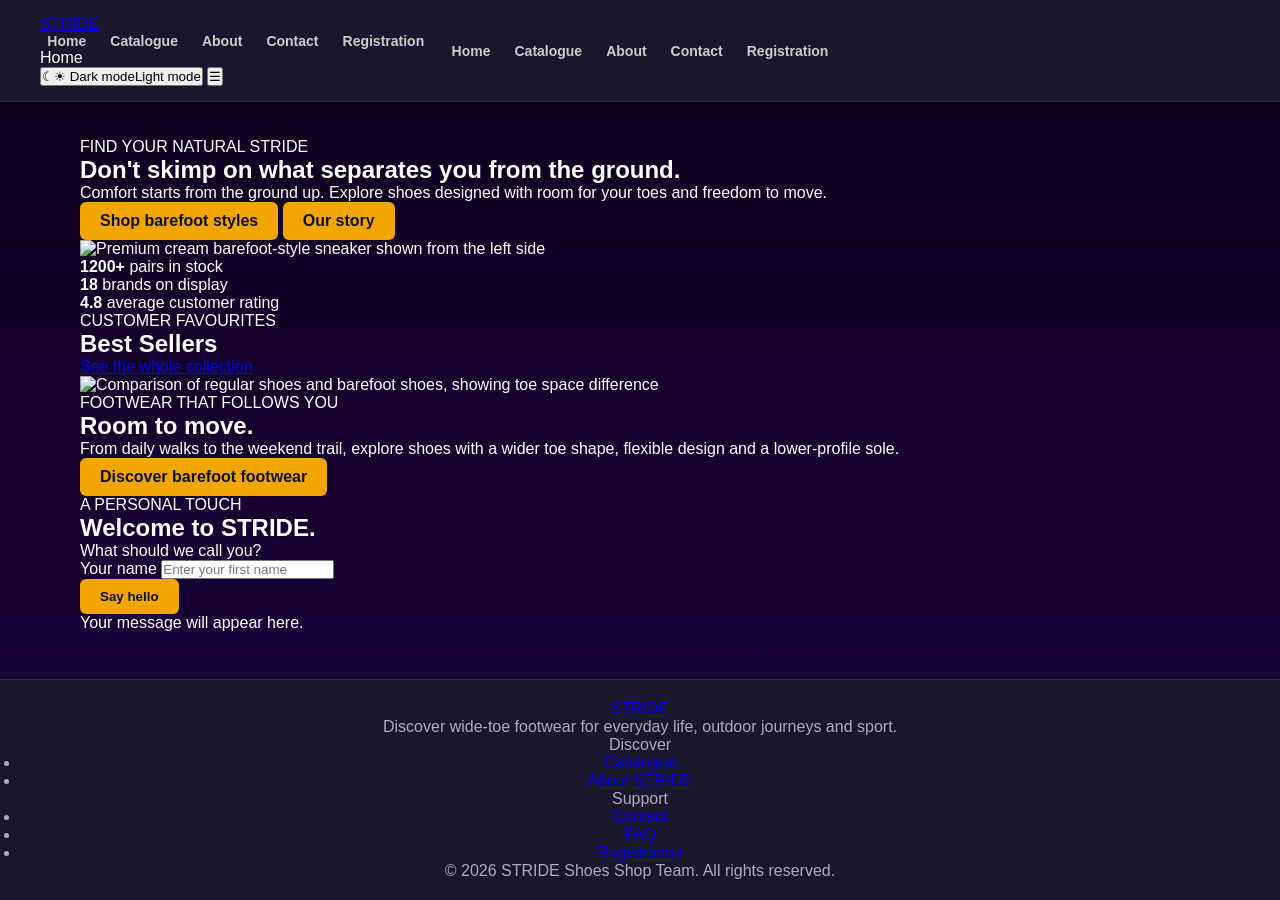
==== commit d1215393: "Update index.html Updated the structure and content of the index.html file to enhance the user inter" ====
--- a/index.html
+++ b/index.html
@@ -1,119 +1,193 @@
 <!DOCTYPE html>
-<html lang="en">
-<head>
-    <meta charset="UTF-8">
-    <meta name="viewport" content="width=device-width, initial-scale=1.0">
-    <title>STRIDE — Shoes Shop</title>
-    <link rel="icon" href="images/favicon.svg" type="image/svg+xml">
-    <link href="https://cdn.jsdelivr.net/npm/bootstrap@5.3.0/dist/css/bootstrap.min.css" rel="stylesheet">
-    <link rel="stylesheet" href="css/style.css">
-    <link rel="stylesheet" href="css/responsive.css">
-    <script src="js/home.js" defer></script>
-</head>
-<body>
-
-    <header>
-        <div class="logo-area">
-            <img src="./images/favicon.svg" alt="STRIDE Logo" width="40" height="40">
-        </div>
-        <nav>
-            <a href="index.html" class="active">Home</a>
-            <a href="catalogue.html" >Catalogue</a>
-            <a href="about.html">About Team</a>
-            <a href="contact.html">Contact Us</a>
-            <a href="registration.html">Create Account</a>
-        </nav>
-        <button type="button" id="themeBtn" class="theme-button">Light mode</button>
-    </header>
-
-    <main>
-        
-        <section class="stride-welcome">
-            <div>
-                <span class="welcome-label">YOUR STRIDE STARTS HERE</span>
-                <h2>Welcome to STRIDE</h2>
-                <p>Tell us your name and enjoy your visit.</p>
-            </div>
-
-            <div class="welcome-controls">
-                <label for="customerName">Your name</label>
-                <input type="text" id="customerName" placeholder="Enter your name">
-                <button type="button" id="welcomeBtn">Say Hello</button>
-                <p id="welcomeMessage" aria-live="polite"></p>
-            </div>
-        </section>
-
-        <section class="hero-section">
-            <div class="hero-content">
-                <h1>Shoes for the City and Off-Road</h1>
-                <p>Sneakers and boots tested by asphalt, rain, and evening runs. No compromises on comfort.</p>
-                <div class="hero-buttons">
-                    <a href="catalogue.html" class="btn-primary">View Catalogue</a>
-                    <a href="about.html" class="btn-secondary">About Store</a>
-                </div>
-            </div>
-            <div class="hero-card-box">
-                <div class="hero-image-card">
-                    <img src="images/autumnHit.png" alt="New Autumn Collection" width="260" height="200">
-                    <p class="hero-badge">New Collection — Autumn 2026</p>
-                </div>
-            </div>
-        </section>
-
-        <section class="stats-section">
-            <div class="stat-box">
-                <h3>1200+</h3>
-                <p>pairs in stock</p>
-            </div>
-            <div class="stat-box">
-                <h3>18</h3>
-                <p>brands on display</p>
-            </div>
-            <div class="stat-box">
-                <h3>4.8</h3>
-                <p>average customer rating</p>
-            </div>
-        </section>
-
-        <section class="hits-section">
-            <div class="section-header-flex">
-                <h2>Best Sellers</h2>
-                <a href="catalogue.html" class="catalogue-link">all catalogue</a>
-            </div>
-            <div class="grid-container">
-                <article class="card">
-                    <div class="card-img"><img src="images/urbanShoes1.png" alt="Urban Sneakers"></div>
-                    <h3>Urban Sneakers</h3>
-                    <div class="card-footer">
-                        <span class="price">24,500 KZT</span>
-                        <button type="button" class="btn-buy">Add to Favourites</button>
-                    </div>
-                </article>
-                <article class="card">
-                    <div class="card-img"><img src="images/athleticRunningShoes1.png" alt="Athletic Running"></div>
-                    <h3>Athletic Running</h3>
-                    <div class="card-footer">
-                        <span class="price">28,900 KZT</span>
-                        <button type="button" class="btn-buy">Add to Favourites</button>
-                    </div>
-                </article>
-                <article class="card">
-                    <div class="card-img"><img src="images/wp.webp" alt="Waterproof Boots"></div>
-                    <h3>Waterproof Boots</h3>
-                    <div class="card-footer">
-                        <span class="price">34,500 KZT</span>
-                        <button type="button" class="btn-buy">Add to Favourites</button>
-                    </div>
-                </article>
-            </div>
-        </section>
-        
-    </main>
-
-    <footer>
-        <p>&copy; 2026 STRIDE Shoes Shop Team. All rights reserved.</p>
-    </footer>
-    <script src="https://cdn.jsdelivr.net/npm/bootstrap@5.3.0/dist/bootstrap.bundle.min.js"></script>
-
-</body>
+<html data-theme="light" lang="en">
+ <head>
+  <meta charset="utf-8"/>
+  <script src="js/theme-init.js"></script>
+  <link href="images/favicon.png" rel="icon" type="image/png"/>
+  <meta content="width=device-width, initial-scale=1" name="viewport"/>
+  <meta content="STRIDE - wide-toe sport shoes, outdoor boots and everyday footwear." name="description"/>
+  <title>Home | STRIDE</title>
+  <link href="https://fonts.googleapis.com" rel="preconnect"/>
+  <link crossorigin="" href="https://fonts.gstatic.com" rel="preconnect"/>
+  <link href="css/style.css" rel="stylesheet"/>
+  <link href="css/responsive.css" rel="stylesheet"/>
+  <script defer="" src="js/vendor/jquery.min.js"></script>
+  <script defer="" src="js/data.js"></script>
+  <script defer="" src="js/selection.js"></script>
+  <script defer="" src="js/site.js"></script>
+  <script defer="" src="js/catalogue.js"></script>
+ </head>
+ <body>
+  <a class="skip-link" href="#main">Skip to content</a>
+  <header class="site-header">
+   <div class="container nav-shell">
+    <a aria-label="STRIDE - Home" class="brand" href="index.html">STRIDE</a>
+    <nav aria-label="Main navigation" class="nav-links">
+     <a aria-current="page" href="index.html">Home</a>
+     <a href="catalogue.html">Catalogue</a>
+     <a href="about.html">About</a>
+     <a href="contact.html">Contact</a>
+     <a href="registration.html">Registration</a>
+    </nav>
+    <span aria-hidden="true" class="mobile-page-title">Home</span>
+    <div class="nav-actions">
+     <button aria-label="Switch to dark mode" aria-pressed="false" class="theme-toggle" id="theme-toggle" type="button">
+      <span aria-hidden="true" class="theme-icon"><span class="theme-moon">☾</span><span class="theme-sun">☀</span></span>
+      <span class="theme-label"><span class="theme-dark-text">Dark mode</span><span class="theme-light-text">Light mode</span></span>
+     </button>
+     <button aria-controls="mobile-menu" aria-expanded="false" aria-label="Open menu" class="nav-toggle" id="nav-toggle" type="button">
+      <span aria-hidden="true">☰</span>
+     </button>
+    </div>
+   </div>
+   <nav aria-label="Mobile navigation" class="mobile-menu" id="mobile-menu">
+    <a aria-current="page" href="index.html">Home</a>
+    <a href="catalogue.html">Catalogue</a>
+    <a href="about.html">About</a>
+    <a href="contact.html">Contact</a>
+    <a href="registration.html">Registration</a>
+   </nav>
+  </header>
+  <main id="main">
+   <section class="hero">
+    <div class="hero-copy">
+     <div class="eyebrow">FIND YOUR NATURAL STRIDE</div>
+     <h1>Don't skimp on what separates you from the ground.</h1>
+     <p>Comfort starts from the ground up. Explore shoes designed with room for your toes and freedom to move.</p>
+     <div class="hero-actions">
+      <a class="btn" href="catalogue.html">Shop barefoot styles</a>
+      <a class="btn btn-outline" href="about.html">Our story</a>
+     </div>
+    </div>
+    <div class="hero-visual">
+     <div aria-hidden="true" class="hero-orbit"></div>
+     <div aria-hidden="true" class="hero-glow"></div>
+     <img alt="Premium cream barefoot-style sneaker shown from the left side" src="images/hero/barefoot-hero.webp"/>
+    </div>
+   </section>
+   <section aria-label="Store highlights" class="store-stats">
+    <div class="container stats-grid">
+     <div class="stat-number">
+      <strong>1200+</strong>
+      <span>pairs in stock</span>
+     </div>
+     <div class="stat-number">
+      <strong>18</strong>
+      <span>brands on display</span>
+     </div>
+     <div class="stat-number">
+      <strong>4.8</strong>
+      <span>average customer rating</span>
+     </div>
+    </div>
+   </section>
+   <section class="container section bestsellers" id="bestsellers">
+    <div class="section-head">
+     <div>
+      <div class="eyebrow">CUSTOMER FAVOURITES</div>
+      <h2>Best Sellers</h2>
+     </div>
+     <a class="text-link" href="catalogue.html">See the whole collection</a>
+    </div>
+    <div class="product-grid" id="featured-grid"></div>
+   </section>
+   <section class="container section barefoot-intro">
+    <div class="barefoot-story">
+     <div class="story-image">
+      <img alt="Comparison of regular shoes and barefoot shoes, showing toe space difference" loading="lazy" src="images/about/barefoot-comparison.jpg"/>
+     </div>
+     <div class="story-text">
+      <div class="eyebrow">FOOTWEAR THAT FOLLOWS YOU</div>
+      <h2>Room to move.</h2>
+      <p>From daily walks to the weekend trail, explore shoes with a wider toe shape, flexible design and a lower-profile sole.</p>
+      <a class="btn btn-outline" href="about.html">Discover barefoot footwear</a>
+     </div>
+    </div>
+   </section>
+   <section class="container section welcome-section" id="welcome">
+    <div class="two-col">
+     <div>
+      <div class="eyebrow">A PERSONAL TOUCH</div>
+      <h2>Welcome to STRIDE.</h2>
+      <p class="muted">What should we call you?</p>
+     </div>
+     <form class="stack" id="welcome-form">
+      <div class="field">
+       <label for="welcome-name">Your name</label>
+       <input autocomplete="given-name" id="welcome-name" maxlength="50" name="name" placeholder="Enter your first name"/>
+      </div>
+      <button class="btn" type="submit">Say hello</button>
+      <p aria-live="polite" class="muted" id="welcome-message">Your message will appear here.</p>
+     </form>
+    </div>
+   </section>
+  </main>
+  <footer class="footer">
+   <div class="container">
+    <div class="footer-grid">
+     <div>
+      <a class="footer-brand" href="index.html">STRIDE</a>
+      <p>Discover wide-toe footwear for everyday life, outdoor journeys and sport.</p>
+     </div>
+     <div>
+      <div class="eyebrow">Discover</div>
+      <ul>
+       <li>
+        <a href="catalogue.html">Catalogue</a>
+       </li>
+       <li>
+        <a href="about.html">About STRIDE</a>
+       </li>
+      </ul>
+     </div>
+     <div>
+      <div class="eyebrow">Support</div>
+      <ul>
+       <li>
+        <a href="contact.html">Contact</a>
+       </li>
+       <li>
+        <a href="contact.html#faq">FAQ</a>
+       </li>
+       <li>
+        <a href="registration.html">Registration</a>
+       </li>
+      </ul>
+     </div>
+    </div>
+    <div class="footer-bottom">
+     <p>© 2026 STRIDE Shoes Shop Team. All rights reserved.</p>
+    </div>
+   </div>
+  </footer>
+  <div aria-live="polite" class="toast" id="toast" role="status"></div>
+  <dialog aria-label="Product details" class="detail-dialog" id="product-dialog">
+   <button aria-label="Close details" class="close-btn" type="button">X</button>
+   <div class="detail-layout">
+    <div class="detail-photo">
+     <img alt="Left-facing sneaker" id="detail-image" src="images/catalogue/flow-blue.webp"/>
+    </div>
+    <div class="detail-copy">
+     <div class="eyebrow">Product details</div>
+     <h2 id="detail-name">Model</h2>
+     <p class="muted" id="detail-description"></p>
+     <ul class="details-list">
+      <li>
+       Category:
+       <strong id="detail-category"></strong>
+      </li>
+      <li>
+       Colour:
+       <strong id="detail-color"></strong>
+      </li>
+     </ul>
+     <p>
+      <strong id="detail-price"></strong>
+     </p>
+     <button class="btn js-add-selection" id="detail-add" type="button">Buy</button>
+     <p class="note">Compare the details and choose your favourite pair.</p>
+    </div>
+   </div>
+  </dialog>
+ </body>
 </html>
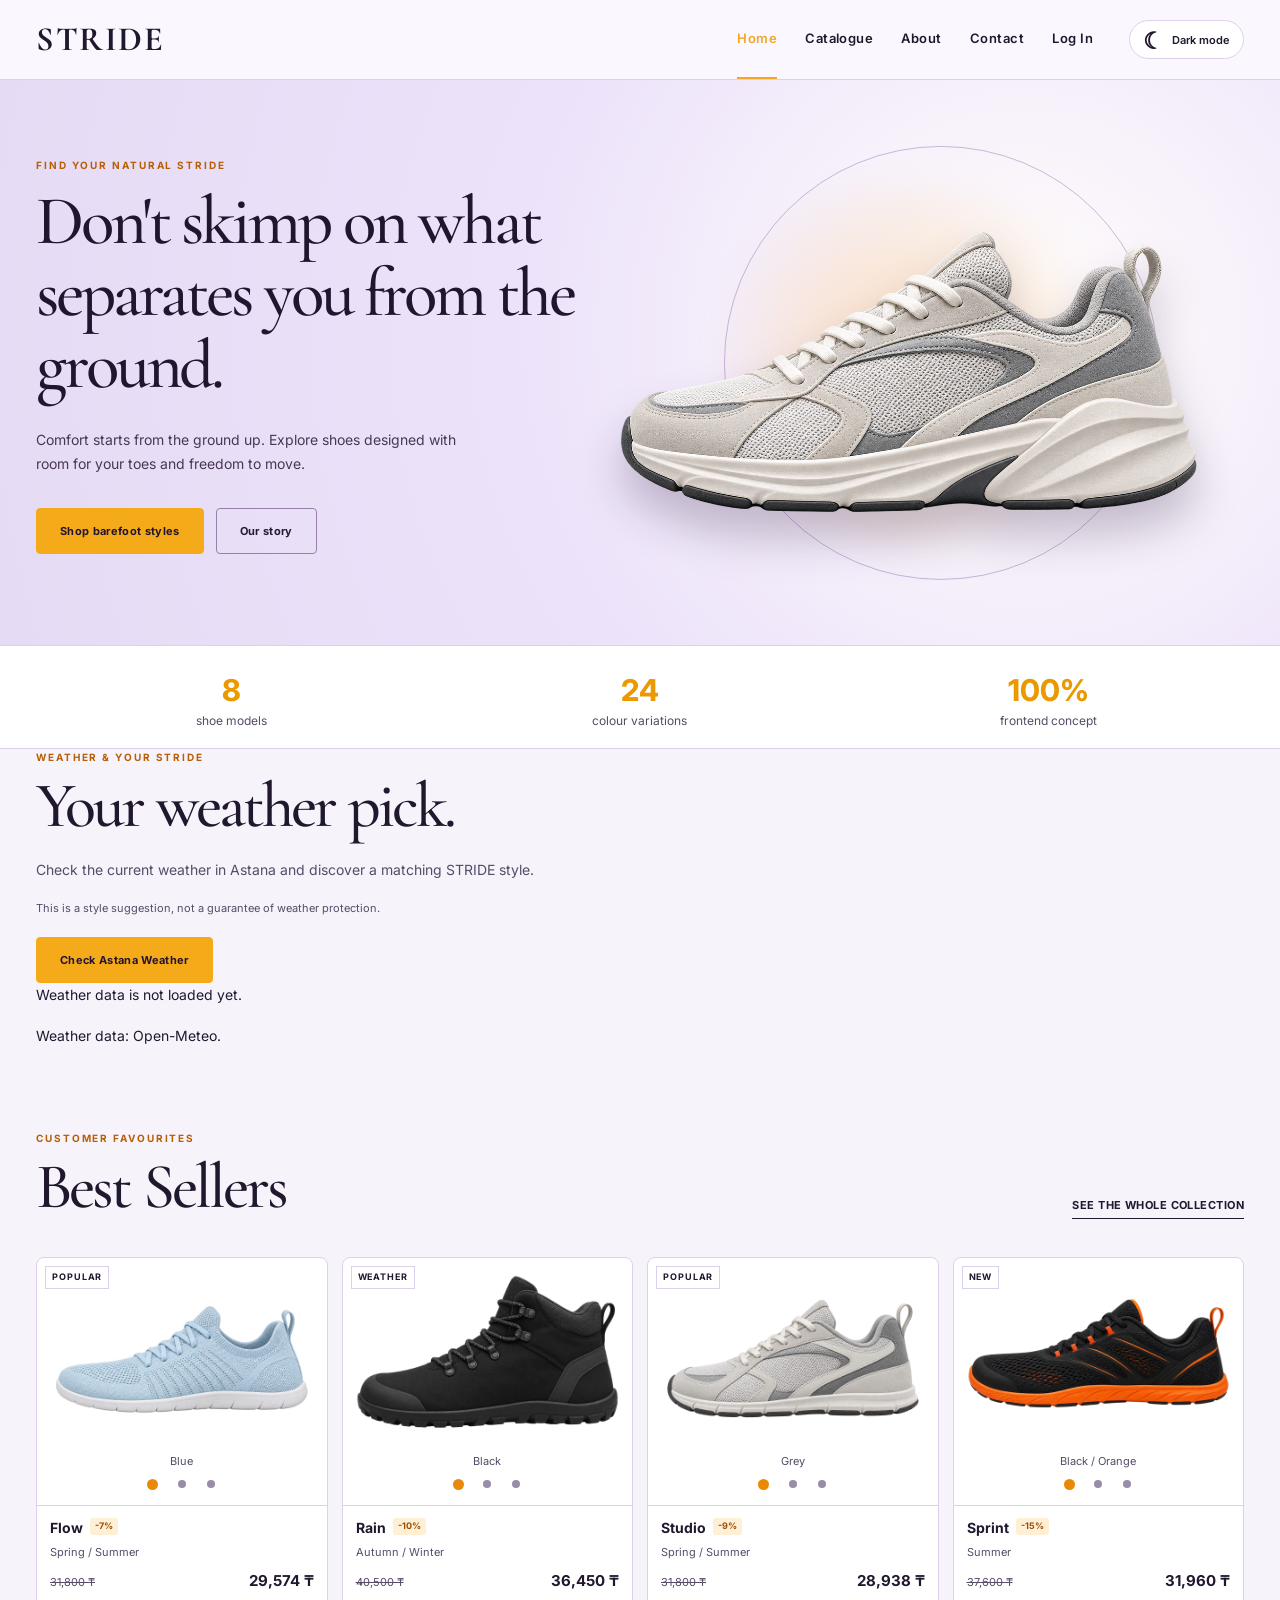
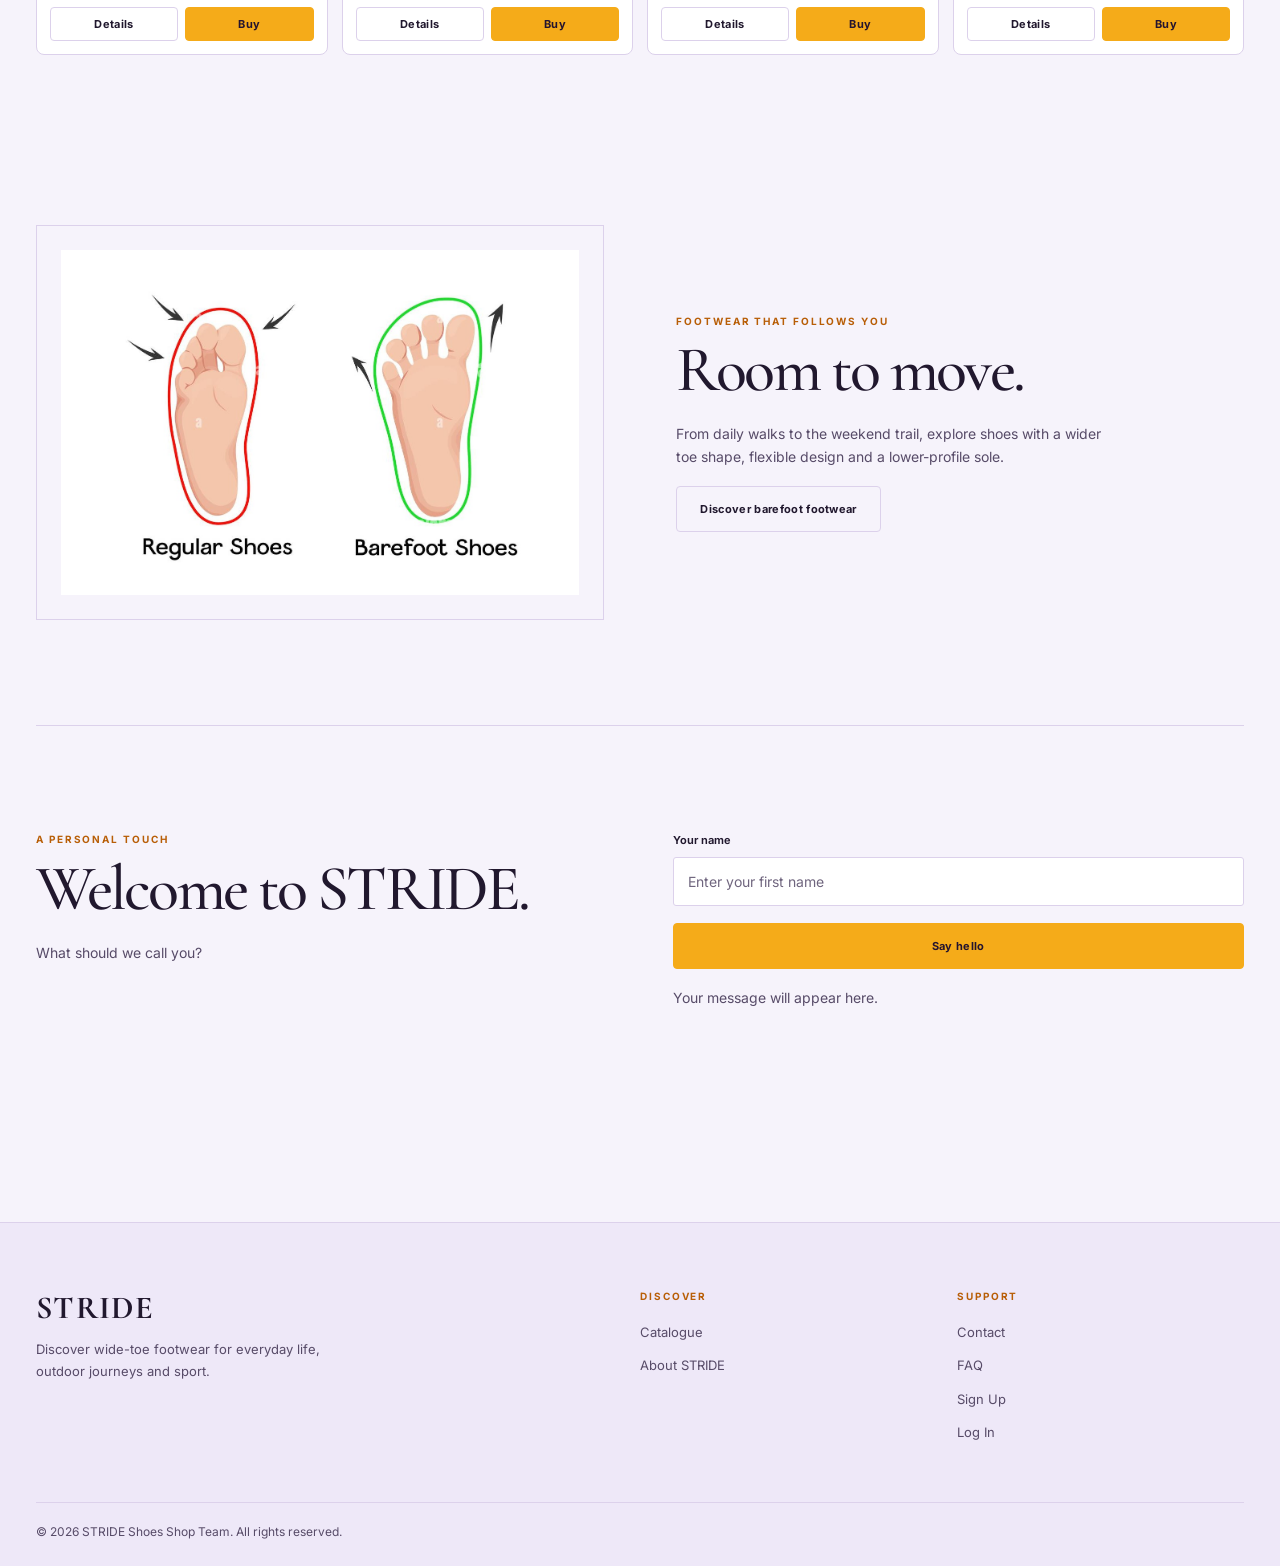
==== commit 8399817e: "Update index.html Updated the index.html file to include new features such as a weather section, add" ====
--- a/index.html
+++ b/index.html
@@ -1,193 +1,220 @@
 <!DOCTYPE html>
 <html data-theme="light" lang="en">
- <head>
-  <meta charset="utf-8"/>
-  <script src="js/theme-init.js"></script>
-  <link href="images/favicon.png" rel="icon" type="image/png"/>
-  <meta content="width=device-width, initial-scale=1" name="viewport"/>
-  <meta content="STRIDE - wide-toe sport shoes, outdoor boots and everyday footwear." name="description"/>
-  <title>Home | STRIDE</title>
-  <link href="https://fonts.googleapis.com" rel="preconnect"/>
-  <link crossorigin="" href="https://fonts.gstatic.com" rel="preconnect"/>
-  <link href="css/style.css" rel="stylesheet"/>
-  <link href="css/responsive.css" rel="stylesheet"/>
-  <script defer="" src="js/vendor/jquery.min.js"></script>
-  <script defer="" src="js/data.js"></script>
-  <script defer="" src="js/selection.js"></script>
-  <script defer="" src="js/site.js"></script>
-  <script defer="" src="js/catalogue.js"></script>
- </head>
- <body>
-  <a class="skip-link" href="#main">Skip to content</a>
-  <header class="site-header">
-   <div class="container nav-shell">
-    <a aria-label="STRIDE - Home" class="brand" href="index.html">STRIDE</a>
-    <nav aria-label="Main navigation" class="nav-links">
-     <a aria-current="page" href="index.html">Home</a>
-     <a href="catalogue.html">Catalogue</a>
-     <a href="about.html">About</a>
-     <a href="contact.html">Contact</a>
-     <a href="registration.html">Registration</a>
-    </nav>
-    <span aria-hidden="true" class="mobile-page-title">Home</span>
-    <div class="nav-actions">
-     <button aria-label="Switch to dark mode" aria-pressed="false" class="theme-toggle" id="theme-toggle" type="button">
-      <span aria-hidden="true" class="theme-icon"><span class="theme-moon">☾</span><span class="theme-sun">☀</span></span>
-      <span class="theme-label"><span class="theme-dark-text">Dark mode</span><span class="theme-light-text">Light mode</span></span>
-     </button>
-     <button aria-controls="mobile-menu" aria-expanded="false" aria-label="Open menu" class="nav-toggle" id="nav-toggle" type="button">
-      <span aria-hidden="true">☰</span>
-     </button>
-    </div>
-   </div>
-   <nav aria-label="Mobile navigation" class="mobile-menu" id="mobile-menu">
-    <a aria-current="page" href="index.html">Home</a>
-    <a href="catalogue.html">Catalogue</a>
-    <a href="about.html">About</a>
-    <a href="contact.html">Contact</a>
-    <a href="registration.html">Registration</a>
-   </nav>
-  </header>
-  <main id="main">
-   <section class="hero">
-    <div class="hero-copy">
-     <div class="eyebrow">FIND YOUR NATURAL STRIDE</div>
-     <h1>Don't skimp on what separates you from the ground.</h1>
-     <p>Comfort starts from the ground up. Explore shoes designed with room for your toes and freedom to move.</p>
-     <div class="hero-actions">
-      <a class="btn" href="catalogue.html">Shop barefoot styles</a>
-      <a class="btn btn-outline" href="about.html">Our story</a>
-     </div>
-    </div>
-    <div class="hero-visual">
-     <div aria-hidden="true" class="hero-orbit"></div>
-     <div aria-hidden="true" class="hero-glow"></div>
-     <img alt="Premium cream barefoot-style sneaker shown from the left side" src="images/hero/barefoot-hero.webp"/>
-    </div>
-   </section>
-   <section aria-label="Store highlights" class="store-stats">
-    <div class="container stats-grid">
-     <div class="stat-number">
-      <strong>1200+</strong>
-      <span>pairs in stock</span>
-     </div>
-     <div class="stat-number">
-      <strong>18</strong>
-      <span>brands on display</span>
-     </div>
-     <div class="stat-number">
-      <strong>4.8</strong>
-      <span>average customer rating</span>
-     </div>
-    </div>
-   </section>
-   <section class="container section bestsellers" id="bestsellers">
-    <div class="section-head">
-     <div>
-      <div class="eyebrow">CUSTOMER FAVOURITES</div>
-      <h2>Best Sellers</h2>
-     </div>
-     <a class="text-link" href="catalogue.html">See the whole collection</a>
-    </div>
-    <div class="product-grid" id="featured-grid"></div>
-   </section>
-   <section class="container section barefoot-intro">
-    <div class="barefoot-story">
-     <div class="story-image">
-      <img alt="Comparison of regular shoes and barefoot shoes, showing toe space difference" loading="lazy" src="images/about/barefoot-comparison.jpg"/>
-     </div>
-     <div class="story-text">
-      <div class="eyebrow">FOOTWEAR THAT FOLLOWS YOU</div>
-      <h2>Room to move.</h2>
-      <p>From daily walks to the weekend trail, explore shoes with a wider toe shape, flexible design and a lower-profile sole.</p>
-      <a class="btn btn-outline" href="about.html">Discover barefoot footwear</a>
-     </div>
-    </div>
-   </section>
-   <section class="container section welcome-section" id="welcome">
-    <div class="two-col">
-     <div>
-      <div class="eyebrow">A PERSONAL TOUCH</div>
-      <h2>Welcome to STRIDE.</h2>
-      <p class="muted">What should we call you?</p>
-     </div>
-     <form class="stack" id="welcome-form">
-      <div class="field">
-       <label for="welcome-name">Your name</label>
-       <input autocomplete="given-name" id="welcome-name" maxlength="50" name="name" placeholder="Enter your first name"/>
-      </div>
-      <button class="btn" type="submit">Say hello</button>
-      <p aria-live="polite" class="muted" id="welcome-message">Your message will appear here.</p>
-     </form>
-    </div>
-   </section>
-  </main>
-  <footer class="footer">
-   <div class="container">
-    <div class="footer-grid">
-     <div>
-      <a class="footer-brand" href="index.html">STRIDE</a>
-      <p>Discover wide-toe footwear for everyday life, outdoor journeys and sport.</p>
-     </div>
-     <div>
-      <div class="eyebrow">Discover</div>
-      <ul>
-       <li>
-        <a href="catalogue.html">Catalogue</a>
-       </li>
-       <li>
-        <a href="about.html">About STRIDE</a>
-       </li>
-      </ul>
-     </div>
-     <div>
-      <div class="eyebrow">Support</div>
-      <ul>
-       <li>
-        <a href="contact.html">Contact</a>
-       </li>
-       <li>
-        <a href="contact.html#faq">FAQ</a>
-       </li>
-       <li>
-        <a href="registration.html">Registration</a>
-       </li>
-      </ul>
-     </div>
-    </div>
-    <div class="footer-bottom">
-     <p>© 2026 STRIDE Shoes Shop Team. All rights reserved.</p>
-    </div>
-   </div>
-  </footer>
-  <div aria-live="polite" class="toast" id="toast" role="status"></div>
-  <dialog aria-label="Product details" class="detail-dialog" id="product-dialog">
-   <button aria-label="Close details" class="close-btn" type="button">X</button>
-   <div class="detail-layout">
-    <div class="detail-photo">
-     <img alt="Left-facing sneaker" id="detail-image" src="images/catalogue/flow-blue.webp"/>
-    </div>
-    <div class="detail-copy">
-     <div class="eyebrow">Product details</div>
-     <h2 id="detail-name">Model</h2>
-     <p class="muted" id="detail-description"></p>
-     <ul class="details-list">
-      <li>
-       Category:
-       <strong id="detail-category"></strong>
-      </li>
-      <li>
-       Colour:
-       <strong id="detail-color"></strong>
-      </li>
-     </ul>
-     <p>
-      <strong id="detail-price"></strong>
-     </p>
-     <button class="btn js-add-selection" id="detail-add" type="button">Buy</button>
-     <p class="note">Compare the details and choose your favourite pair.</p>
-    </div>
-   </div>
-  </dialog>
- </body>
+    <head>
+        <meta charset="utf-8"/>
+        <script src="js/theme-init.js"></script>
+        <link href="images/favicon.png" rel="icon" type="image/png"/>
+        <meta content="width=device-width, initial-scale=1" name="viewport"/>
+        <meta content="STRIDE - wide-toe sport shoes, outdoor boots and everyday footwear." name="description"/>
+        <title>Home | STRIDE</title>
+        <link href="https://fonts.googleapis.com" rel="preconnect"/>
+        <link crossorigin="" href="https://fonts.gstatic.com" rel="preconnect"/>
+        <link href="css/style.css" rel="stylesheet"/>
+        <link href="css/responsive.css" rel="stylesheet"/>
+        <script defer="" src="js/vendor/jquery.min.js"></script>
+        <script defer="" src="js/data.js"></script>
+        <script defer="" src="js/selection.js"></script>
+        <script defer="" src="js/site.js"></script>
+        <script defer="" src="js/catalogue.js"></script>
+        <script defer="" src="js/weather.js"></script>
+    </head>
+    <body>
+        <a class="skip-link" href="#main">Skip to content</a>
+        <header class="site-header">
+            <div class="container nav-shell">
+                <a aria-label="STRIDE - Home" class="brand" href="index.html">STRIDE</a>
+                <nav aria-label="Main navigation" class="nav-links">
+                    <a aria-current="page" href="index.html">Home</a>
+                    <a href="catalogue.html">Catalogue</a>
+                    <a href="about.html">About</a>
+                    <a href="contact.html">Contact</a>
+                    <a class="account-link" data-auth-nav="1" href="login.html">Log In</a>
+                </nav>
+                <span aria-hidden="true" class="mobile-page-title">Home</span>
+                <div class="nav-actions">
+                    <button aria-label="Switch to dark mode" aria-pressed="false" class="theme-toggle" id="theme-toggle" type="button">
+                        <span aria-hidden="true" class="theme-icon"><span class="theme-moon">☾</span><span class="theme-sun">☀</span></span>
+                        <span class="theme-label"><span class="theme-dark-text">Dark mode</span><span class="theme-light-text">Light mode</span></span>
+                    </button>
+                    <button aria-controls="mobile-menu" aria-expanded="false" aria-label="Open menu" class="nav-toggle" id="nav-toggle" type="button">
+                        <span aria-hidden="true">☰</span>
+                    </button>
+                </div>
+            </div>
+            <nav aria-label="Mobile navigation" class="mobile-menu" id="mobile-menu">
+                <a aria-current="page" href="index.html">Home</a>
+                <a href="catalogue.html">Catalogue</a>
+                <a href="about.html">About</a>
+                <a href="contact.html">Contact</a>
+                <a class="account-link" data-auth-nav="1" href="login.html">Log In</a>
+            </nav>
+        </header>
+        <main id="main">
+            <section class="hero">
+                <div class="hero-copy">
+                    <div class="eyebrow">FIND YOUR NATURAL STRIDE</div>
+                    <h1>Don't skimp on what separates you from the ground.</h1>
+                    <p>Comfort starts from the ground up. Explore shoes designed with room for your toes and freedom to move.</p>
+                    <div class="hero-actions">
+                        <a class="btn" href="catalogue.html">Shop barefoot styles</a>
+                        <a class="btn btn-outline" href="about.html">Our story</a>
+                    </div>
+                </div>
+                <div class="hero-visual">
+                    <div aria-hidden="true" class="hero-orbit"></div>
+                    <div aria-hidden="true" class="hero-glow"></div>
+                    <img alt="Premium cream barefoot-style sneaker shown from the left side" src="images/hero/barefoot-hero.webp"/>
+                </div>
+            </section>
+            <section aria-label="Store highlights" class="store-stats">
+                <div class="container stats-grid">
+                    <div class="stat-number">
+                        <strong>8</strong>
+                        <span>shoe models</span>
+                    </div>
+                    <div class="stat-number">
+                        <strong>24</strong>
+                        <span>colour variations</span>
+                    </div>
+                    <div class="stat-number">
+                        <strong>100%</strong>
+                        <span>frontend concept</span>
+                    </div>
+                </div>
+            </section>
+            <section class="container weather-section" aria-labelledby="weather-heading">
+                <div class="weather-card">
+                    <div class="weather-intro">
+                        <div class="eyebrow">WEATHER & YOUR STRIDE</div>
+                        <h2 id="weather-heading">Your weather pick.</h2>
+                        <p class="muted">Check the current weather in Astana and discover a matching STRIDE style.</p>
+                        <p class="note">This is a style suggestion, not a guarantee of weather protection.</p>
+                    </div>
+                    <div class="weather-panel">
+                        <button class="btn" id="weather-check" type="button">Check Astana Weather</button>
+                        <p aria-live="polite" class="weather-status" id="weather-status">Weather data is not loaded yet.</p>
+                        <div hidden id="weather-result">
+                            <p class="weather-reading" id="weather-reading"></p>
+                            <p class="weather-suggestion" id="weather-suggestion"></p>
+                            <a class="text-link" href="catalogue.html" id="weather-product-link">Explore recommended shoe</a>
+                        </div>
+                    </div>
+                </div>
+                <p class="weather-credit">Weather data: <a href="https://open-meteo.com/" target="_blank" rel="noopener noreferrer">Open-Meteo</a>.</p>
+            </section>
+            <section class="container section bestsellers" id="bestsellers">
+                <div class="section-head">
+                    <div>
+                        <div class="eyebrow">CUSTOMER FAVOURITES</div>
+                        <h2>Best Sellers</h2>
+                    </div>
+                    <a class="text-link" href="catalogue.html">See the whole collection</a>
+                </div>
+                <div class="product-grid" id="featured-grid"></div>
+            </section>
+            <section class="container section barefoot-intro">
+                <div class="barefoot-story">
+                    <div class="story-image">
+                        <img alt="Comparison of regular shoes and barefoot shoes, showing toe space difference" loading="lazy" src="images/about/barefoot-comparison.jpg"/>
+                    </div>
+                    <div class="story-text">
+                        <div class="eyebrow">FOOTWEAR THAT FOLLOWS YOU</div>
+                        <h2>Room to move.</h2>
+                        <p>From daily walks to the weekend trail, explore shoes with a wider toe shape, flexible design and a lower-profile sole.</p>
+                        <a class="btn btn-outline" href="about.html">Discover barefoot footwear</a>
+                    </div>
+                </div>
+            </section>
+            <section class="container section welcome-section" id="welcome">
+                <div class="two-col">
+                    <div>
+                        <div class="eyebrow">A PERSONAL TOUCH</div>
+                        <h2>Welcome to STRIDE.</h2>
+                        <p class="muted">What should we call you?</p>
+                    </div>
+                    <form class="stack" id="welcome-form">
+                        <div class="field">
+                            <label for="welcome-name">Your name</label>
+                            <input autocomplete="given-name" id="welcome-name" maxlength="50" name="name" placeholder="Enter your first name"/>
+                        </div>
+                        <button class="btn" type="submit">Say hello</button>
+                        <p aria-live="polite" class="muted" id="welcome-message">Your message will appear here.</p>
+                    </form>
+                </div>
+            </section>
+        </main>
+        <footer class="footer">
+            <div class="container">
+                <div class="footer-grid">
+                    <div>
+                        <a class="footer-brand" href="index.html">STRIDE</a>
+                        <p>Discover wide-toe footwear for everyday life, outdoor journeys and sport.</p>
+                    </div>
+                    <div>
+                        <div class="eyebrow">Discover</div>
+                        <ul>
+                            <li>
+                                <a href="catalogue.html">Catalogue</a>
+                            </li>
+                            <li>
+                                <a href="about.html">About STRIDE</a>
+                            </li>
+                        </ul>
+                    </div>
+                    <div>
+                        <div class="eyebrow">Support</div>
+                        <ul>
+                            <li>
+                                <a href="contact.html">Contact</a>
+                            </li>
+                            <li>
+                                <a href="contact.html#faq">FAQ</a>
+                            </li>
+                            <li>
+                                <a href="registration.html">Sign Up</a>
+                            </li>
+                            <li><a href="login.html">Log In</a></li>
+                        </ul>
+                    </div>
+                </div>
+                <div class="footer-bottom">
+                    <p>© 2026 STRIDE Shoes Shop Team. All rights reserved.</p>
+                </div>
+            </div>
+        </footer>
+        <div aria-live="polite" class="toast" id="toast" role="status"></div>
+        <dialog aria-label="Product details" class="detail-dialog" id="product-dialog">
+            <button aria-label="Close details" class="close-btn" type="button">X</button>
+            <div class="detail-layout">
+                <div class="detail-media">
+                    <div class="detail-photo">
+                        <button aria-label="Previous shoe colour" class="detail-arrow detail-prev" id="detail-prev" type="button">‹</button>
+                        <img alt="STRIDE Flow shoe in Blue, side view" id="detail-image" src="images/catalogue/flow-blue.webp"/>
+                        <button aria-label="Next shoe colour" class="detail-arrow detail-next" id="detail-next" type="button">›</button>
+                    </div>
+                    <div aria-label="Available colours" class="detail-variants" id="detail-variants" role="group"></div>
+                </div>
+                <div class="detail-copy">
+                    <div class="eyebrow">Product details</div>
+                    <h2 id="detail-name">Model</h2>
+                    <p class="muted" id="detail-description"></p>
+                    <ul class="details-list">
+                        <li>
+                            Category:
+                            <strong id="detail-category"></strong>
+                        </li>
+                        <li>
+                            Selected colour:
+                            <strong id="detail-color"></strong>
+                        </li>
+                    </ul>
+                    <p>
+                        <strong id="detail-price"></strong>
+                    </p>
+                    <button class="btn js-add-selection" id="detail-add" type="button">Buy</button>
+                    <p class="note">Preview all three colours. Your Selection saves the shoe model, not a specific colour. No online checkout.</p>
+                </div>
+            </div>
+        </dialog>
+    </body>
 </html>
--- a/css/style.css
+++ b/css/style.css
@@ -1,868 +1,385 @@
-* {
-    box-sizing: border-box;
-    margin: 0;
-    padding: 0;
-}
+/* STRIDE: colours, layout, cards and forms. */
+@import url("https://fonts.googleapis.com/css2?family=Cormorant+Garamond:wght@400;500;600;700&family=Inter:wght@400;500;600;700&display=swap");
+@keyframes shoe-enter {
+  from { opacity: 0; transform: translateY(14px); }
+  to { opacity: 1; transform: none; }
+}
+:root {
+  color-scheme: light; --bg: #f5f2fa; --paper: #ffffff; --soft: #eee8f8; --image-bg: #ede6f7;
+  --ink: #21182e; --muted: #574b68; --line: #dcd1eb; --accent: #7444b7; --focus: #6a35c7;
+  --button-text: #ffffff; --success-bg: #e9f0e9; --error: #a33434; --header-bg: rgba(250,247,255,.96);
+  --shadow: 0 17px 60px rgba(57,31,103,.09); --orange: #f5ab19; --orange-hover: #ffc14b; --max: 1240px;
+  --purple-gradient: linear-gradient(125deg, #0d001a 0%, #1e0042 45%, #6332a6 100%);
+}
+html[data-theme="dark"] {
+  color-scheme: dark; --bg: #120b21; --paper: #231733; --soft: #291c3d; --image-bg: #302044;
+  --ink: #f6efff; --muted: #c0b1d6; --line: #48355e; --accent: #bc92ff; --focus: #d5bbff;
+  --button-text: #1d2420; --success-bg: #263a2d; --error: #ffb1a9; --header-bg: rgba(18,11,33,.96);
+  --shadow: 0 17px 60px rgba(0,0,0,.28); --orange: #f5ab19; --orange-hover: #ffc14b;
+}
+* { box-sizing: border-box; }
+html { scroll-behavior: smooth; }
+body {
+  margin: 0; background: var(--bg); color: var(--ink); font: 400 14px/1.65 "Inter",Arial,sans-serif;
+  -webkit-font-smoothing: antialiased; transition: background-color .2s,color .2s;
+}
+body.menu-open { overflow: hidden; }
+img { display: block; max-width: 100%; }
+button, input, textarea, select { font: inherit; }
+button { cursor: pointer; }
+a { color: inherit; text-decoration: none; }
+a:hover { color: var(--accent); }
+:focus-visible { outline: 3px solid var(--focus); outline-offset: 3px; }
+[hidden] { display: none !important; }
+.container { width: min(var(--max),calc(100% - 72px)); margin-inline: auto; }
+.skip-link { position: fixed; left: 16px; top: -80px; background: var(--paper); padding: 10px; z-index: 200; }
+.skip-link:focus { top: 12px; }
+h1, h2, .display { font-family: "Cormorant Garamond",Georgia,serif; font-weight: 500; line-height: 1; letter-spacing: -.045em; }
+h1 { font-size: clamp(66px,8vw,120px); margin: 12px 0 22px; }
+h2 { font-size: clamp(46px,5vw,76px); margin: 9px 0 20px; }
+h3 { line-height: 1.3; }
+p { margin: 0 0 18px; }
+.muted { color: var(--muted); }
+.small { font-size: 12px; }
+.note { font-size: 11px; color: var(--muted); line-height: 1.75; }
+.eyebrow { font-size: 10px; letter-spacing: .19em; text-transform: uppercase; font-weight: 700; color: var(--accent); }
+.site-header { position: sticky; top: 0; z-index: 70; border-bottom: 1px solid var(--line); background: var(--header-bg); backdrop-filter: blur(16px); }
+.nav-shell { min-height: 76px; display: grid; grid-template-columns: auto minmax(0,1fr) auto; align-items: center; gap: 36px; }
+.brand {
+  font-family: "Cormorant Garamond",Georgia,serif; font-size: 34px; font-weight: 700;
+  letter-spacing: .045em; line-height: 1; white-space: nowrap;
+}
+.nav-links { display: flex; justify-content: flex-end; align-items: center; gap: clamp(12px,2.2vw,31px); }
+.nav-links a { padding: 28px 0; border-bottom: 2px solid transparent; }
+.nav-links a:hover, .nav-links a[aria-current="page"] { border-color: var(--accent); }
+.nav-actions { display: flex; align-items: center; gap: 10px; justify-self: end; }
+.nav-toggle {
+  display: none; border: 1px solid var(--line); background: var(--paper); color: var(--ink); height: 39px;
+  width: 42px; font-size: 19px; border-radius: 4px;
+}
+.mobile-menu { display: none; }
+.btn {
+  display: inline-flex; align-items: center; justify-content: center; gap: 12px; min-height: 46px;
+  padding: 12px 23px; border: 1px solid var(--ink); border-radius: 4px; background: var(--ink);
+  color: var(--button-text); font-size: 11px; font-weight: 700; letter-spacing: .03em;
+  transition: background .22s,border-color .22s,color .22s;
+}
+.btn:hover { background: var(--accent); border-color: var(--accent); color: var(--bg); }
+.btn-outline { background: transparent; color: var(--ink); border-color: var(--line); }
+.btn-outline:hover { background: var(--ink); border-color: var(--ink); color: var(--button-text); }
+.btn-small { min-height: 37px; padding: 8px 12px; font-size: 10px; }
+.btn-full { width: 100%; }
+.btn:disabled { opacity: .62; cursor: default; transform: none; }
+.text-link {
+  border-bottom: 1px solid currentColor; padding-bottom: 4px; font-size: 11px; font-weight: 700;
+  letter-spacing: .04em; text-transform: uppercase;
+}
+.section { padding-block: 105px; }
+.section-head { display: flex; justify-content: space-between; align-items: end; gap: 28px; margin-bottom: 38px; }
+.section-head h2 { margin-bottom: 0; }
+.section-head p { max-width: 375px; }
+.hero-copy em { font-weight: 400; }
+.hero .btn { background: #f5efff; color: #29113d; border-color: #f5efff; }
+.hero .btn:hover { background: #dac1ff; border-color: #dac1ff; color: #29113d; }
+.hero-actions { display: flex; gap: 12px; flex-wrap: wrap; margin: 15px 0; }
+.page-intro { padding: 80px 0 35px; }
+.page-intro p { max-width: 670px; }
+.field label, .field-label { display: block; font-size: 11px; font-weight: 650; margin: 0 0 8px; }
+.field input, .field textarea, .field select, .search-input {
+  width: 100%; min-height: 45px; padding: 12px 14px; background: var(--paper);
+  border: 1px solid var(--line); border-radius: 3px; color: var(--ink);
+}
+.field textarea { min-height: 135px; resize: vertical; }
+.field input:focus, .field textarea:focus, .field select:focus { border-color: var(--focus); }
+.field input::placeholder, .field textarea::placeholder { color: var(--muted); opacity: .85; }
+.chips { display: flex; gap: 7px; flex-wrap: wrap; }
+.chip {
+  min-height: 42px; padding: 9px 14px; border: 1px solid var(--line); background: var(--paper);
+  color: var(--ink); font-size: 11px; font-weight: 650; border-radius: 4px;
+  transition: background .2s,color .2s;
+}
+.chip:hover, .chip.is-active { background: var(--ink); border-color: var(--ink); color: var(--button-text); }
+.empty-state { padding: 55px 24px; text-align: center; border: 1px dashed var(--line); background: var(--soft); }
+.empty-state h3 { font: 500 38px/1.1 "Cormorant Garamond",serif; margin: 0 0 12px; }
+.selection-count {
+  display: inline-grid; place-items: center; vertical-align: middle; margin-left: 15px; min-width: 31px;
+  height: 31px; background: var(--soft); border: 1px solid var(--line); border-radius: 50%;
+  font: 600 13px "Inter",sans-serif; letter-spacing: 0;
+}
+.selection-list { display: grid; gap: 13px; }
+.selection-row {
+  display: grid; grid-template-columns: 150px minmax(0,1fr) auto; gap: 25px; align-items: center;
+  border: 1px solid var(--line); background: var(--paper); padding: 14px;
+}
+.selection-row img { width: 150px; aspect-ratio: 3/2; object-fit: contain; }
+.selection-row h3 { font-size: 14px; margin: 0 0 5px; }
+.selection-row p { margin: 0 0 4px; }
+.selection-right { text-align: right; display: grid; justify-items: end; gap: 8px; }
+.qty-control { display: flex; align-items: center; border: 1px solid var(--line); border-radius: 4px; }
+.qty-control button { height: 36px; width: 36px; border: 0; background: var(--paper); color: var(--ink); font-size: 19px; }
+.qty-control button:hover { background: var(--soft); }
+.qty-control output { min-width: 38px; font-size: 12px; text-align: center; }
+.remove-link { background: none; border: 0; padding: 3px 0; color: var(--muted); text-decoration: underline; font-size: 11px; }
+.remove-link:hover { color: var(--ink); }
+.two-col { display: grid; grid-template-columns: 1fr 1fr; gap: 65px; }
+.prose, .demo-note { font-size: 14px; line-height: 1.85; color: var(--muted); }
+.prose p { margin-bottom: 22px; }
+.simple-panel { background: var(--paper); padding: 32px; border: 1px solid var(--line); }
+.field-error { display: block; min-height: 17px; font-size: 11px; color: var(--error); margin-top: 4px; }
+.field input.is-invalid, .field textarea.is-invalid, .field select.is-invalid { border-color: var(--error); }
+.success-message { margin-top: 16px; padding: 14px; background: var(--success-bg); border: 1px solid var(--line); font-size: 12px; }
+.stack { display: grid; gap: 17px; }
+.radio-row { display: flex; gap: 18px; flex-wrap: wrap; }
+.radio-row label { font-size: 12px; display: flex; align-items: center; gap: 7px; }
+.faq-item { border-top: 1px solid var(--line); }
+.faq-item:last-child { border-bottom: 1px solid var(--line); }
+.faq-question {
+  display: flex; justify-content: space-between; align-items: center; width: 100%; padding: 21px 2px;
+  text-align: left; background: none; border: 0; font-size: 13px; font-weight: 650; color: var(--ink);
+}
+.faq-symbol { font-size: 20px; }
+.faq-answer { display: none; padding: 0 40px 24px 2px; color: var(--muted); font-size: 12px; max-width: 700px; }
+.footer { margin-top: 90px; padding: 65px 0 25px; background: var(--soft); border-top: 1px solid var(--line); }
+.footer-grid { display: grid; grid-template-columns: 2fr 1fr 1fr; gap: 30px; }
+.footer-brand { font: 700 32px "Cormorant Garamond",serif; letter-spacing: .04em; }
+.footer-grid p { max-width: 320px; margin: 12px 0; }
+.footer ul { list-style: none; margin: 15px 0 0; padding: 0; }
+.footer li { margin-bottom: 10px; }
+.toast {
+  display: none; position: fixed; bottom: 24px; right: 24px; z-index: 100; max-width: 320px;
+  padding: 14px 18px; background: var(--ink); color: var(--button-text); border-radius: 4px;
+  box-shadow: var(--shadow); font-size: 12px;
+}
+.detail-dialog {
+  width: min(820px,calc(100% - 30px)); max-height: 90vh; overflow: auto; padding: 30px;
+  border: 1px solid var(--line); border-radius: 6px; background: var(--paper); color: var(--ink);
+  box-shadow: var(--shadow);
+}
+.detail-dialog::backdrop { background: rgba(0,0,0,.62); }
+.close-btn { position: absolute; right: 18px; top: 12px; background: none; border: 0; color: var(--ink); font-size: 27px; }
+.detail-layout { display: grid; grid-template-columns: 1.1fr 1fr; gap: 30px; align-items: center; padding-top: 20px; }
+.detail-photo { background: var(--image-bg); aspect-ratio: 3/2; display: grid; place-items: center; }
+.detail-photo img { width: 100%; height: 100%; object-fit: contain; }
+.detail-copy h2 { font-size: 58px; }
+.details-list { list-style: none; padding: 0; margin: 20px 0; font-size: 12px; color: var(--muted); }
+.details-list li { padding: 8px 0; border-bottom: 1px solid var(--line); }
+.details-list strong { color: var(--ink); }
+.theme-toggle:active, .chip:active, .btn:active { transform: scale(.98); }
+.field .form-control, .field .form-select {
+  background: var(--paper); color: var(--ink); border: 1px solid var(--line); padding: 12px 14px;
+  min-height: 45px;
+}
+.field .form-control:focus, .field .form-select:focus {
+  background: var(--paper); color: var(--ink); border-color: var(--focus);
+  box-shadow: 0 0 0 3px rgba(138,86,210,.16);
+}
+.field .form-label { color: var(--ink); }
+.field .form-control::placeholder { color: var(--muted); }
+.field .form-control.is-invalid, .field .form-select.is-invalid { border-color: var(--error); }
+.field-error.invalid-feedback { display: block; min-height: 17px; margin-top: 4px; color: var(--error); }
+.form-actions { display: flex; gap: 10px; }
+.form-actions .btn:first-child { flex: 1; }
+.preferences { border: 0; padding: 0; }
+.btn:not(.btn-outline) { background: var(--orange); border-color: var(--orange); color: #24142f; }
+.btn:not(.btn-outline):hover { background: var(--orange-hover); border-color: var(--orange-hover); color: #24142f; }
+.field-hint { font-size: 11px; color: var(--muted); margin: 5px 0 0; }
+html[data-theme="light"] body { background: #f6f3fb; }
+html[data-theme="dark"] body { background: linear-gradient(145deg, #0d001a 0%, #1e0042 57%, #321157 100%) fixed; }
+.theme-icon { font-size: 23px; line-height: 1; width: 20px; height: 20px; display: grid; place-items: center; }
 
-body {
-    background: linear-gradient(180deg, #0d001a 0%, #1e0042 100%);
-    color: #ffffff;
-    font-family: Arial, sans-serif;
-    min-height: 100vh;
-    display: flex;
-    flex-direction: column;
-}
+/* The label follows the saved theme immediately, before jQuery runs. */
+.theme-light-text { display: none; }
+html[data-theme="dark"] .theme-light-text { display: inline; }
+html[data-theme="dark"] .theme-dark-text { display: none; }
+.theme-sun { display: none; }
+html[data-theme="dark"] .theme-sun { display: block; }
+html[data-theme="dark"] .theme-moon { display: none; }
+.mobile-page-title { display: none; }
+.btn, .theme-toggle, .chip { box-sizing: border-box; }
+.btn:hover, .theme-toggle:hover, .chip:hover { box-shadow: 0 5px 18px rgba(57, 23, 88, .14); }
+.hero {
+  display: grid; overflow: hidden; min-height: 565px;
+  background: radial-gradient(circle at 80% 44%, #fffdfb 0, #ece2fa 48%, #e6dbf4 100%); color: #21152f;
+  grid-template-columns: 47% 53%;
+}
+.hero-copy {
+  position: relative; z-index: 2; display: flex; flex-direction: column; justify-content: center;
+  align-items: flex-start; padding: 82px 2vw 74px max(36px,calc((100vw - var(--max))/2));
+  padding-block: 65px;
+}
+.hero-copy h1 { margin: 12px 0 27px; max-width: 700px; font-size: clamp(52px, 5.4vw, 92px); line-height: 1.04; }
+.hero-copy p { color: #493758; max-width: 420px; }
+.hero .eyebrow { color: #6b349c; }
+.hero .btn-outline { background: transparent; color: #271939; border-color: #9681aa; }
+.hero .btn-outline:hover { background: #fff; border-color: #7751a2; color: #241938; }
+.hero .btn:not(.btn-outline) { background: var(--orange); border-color: var(--orange); color: #21152f; }
+.hero-visual {
+  position: relative; display: flex; align-items: center; justify-content: center; isolation: isolate;
+  min-height: 510px; padding: 42px 5vw 42px 0;
+}
+.hero-glow {
+  position: absolute; width: 65%; height: 65%; border-radius: 50%;
+  background: radial-gradient(circle, rgba(255,170,62,.33), transparent 70%); filter: blur(12px);
+}
+.hero-visual img {
+  position: relative; width: 100%; max-width: 850px; object-fit: contain;
+  animation: shoe-enter .7s ease both; z-index: 2; max-height: 460px; transform: rotate(-4deg) scale(1.07);
+  filter: drop-shadow(0 28px 22px rgba(37,18,54,.24));
+}
+.hero-orbit {
+  position: absolute; top: 50%; left: 50%; width: min(64%, 640px);
+  aspect-ratio: 1 / 1; height: auto; border: 1px solid rgba(107,69,161,.35);
+  border-radius: 50%; transform: translate(-50%, -50%);
+}
+html[data-theme="dark"] .hero { background: linear-gradient(125deg, #0d001a 0%, #1e0042 45%, #6332a6 100%); color: #fff; }
+html[data-theme="dark"] .hero-copy p { color: #e5d9f4; }
+html[data-theme="dark"] .hero .eyebrow { color: #e4d4ff; }
+html[data-theme="dark"] .hero .btn-outline { color: #fff; border-color: rgba(255,255,255,.6); }
+html[data-theme="dark"] .hero .btn-outline:hover { background: rgba(255,255,255,.12); color: #fff; }
+html[data-theme="dark"] .hero-orbit { border-color: rgba(255,255,255,.35); }
+html[data-theme="dark"] .hero-glow { background: radial-gradient(circle, rgba(176,110,232,.26), transparent 70%); }
+.store-stats { border-block: 1px solid var(--line); background: var(--paper); }
+.stats-grid { display: grid; grid-template-columns: repeat(3, 1fr); gap: 18px; padding: 27px 0 17px; }
+.stat-number { display: grid; gap: 3px; justify-items: center; text-align: center; }
+.stat-number strong { color: #ea9900; font-size: 30px; font-weight: 750; line-height: 1.15; }
+.stat-number span { color: var(--muted); font-size: 12px; }
+.bestsellers { padding-block: 65px; }
+.product-badge {
+  position: absolute; background: var(--paper); border: 1px solid var(--line); color: var(--ink);
+  font-size: 9px; font-weight: 700; letter-spacing: .1em; text-transform: uppercase; top: 8px; left: 8px;
+  padding: 3px 6px;
+}
+.catalogue-section { padding-bottom: 20px; padding-top: 0; }
+.catalogue-tools {
+  display: grid; grid-template-columns: minmax(220px,.9fr) minmax(300px,1.6fr); gap: 30px;
+  align-items: center; margin-bottom: 22px; border-top: 0;
+}
+.catalogue-status {
+  display: flex; justify-content: space-between; align-items: center; gap: 18px; padding: 15px 0 24px;
+  font-size: 11px; color: var(--muted);
+}
+.barefoot-story { display: grid; grid-template-columns: 1fr 1fr; gap: 6%; align-items: center; }
+.story-image { border: 1px solid var(--line); padding: 24px; }
+.story-image img { width: 100%; max-height: 360px; object-fit: contain; }
+.story-text p { max-width: 430px; color: var(--muted); }
+.contact-primary { padding-top: 70px; }
+.contact-primary h1 { margin-bottom: 0; font-size: clamp(60px, 7vw, 98px); }
+.contact-two { margin-top: 18px; }
+.contact-copy h2 { font-size: 47px; }
+.page-intro h1 { margin: 11px 0 16px; font-size: clamp(61px, 6vw, 92px); }
+.selection-section { border-top: 1px solid var(--line); margin-top: 40px; }
+.welcome-section { border-top: 1px solid var(--line); }
+:root, html[data-theme="dark"] { --image-bg: #e9e8e6; }
+.product-grid { display: grid; grid-template-columns: repeat(4,minmax(0,1fr)); gap: 18px 14px; }
+.product-card {
+  display: flex; flex-direction: column; overflow: hidden; border: 1px solid var(--line);
+  background: var(--paper); border-radius: 8px; min-width: 0;
+}
+.product-photo img { transition: transform .4s; }
+.product-info { flex: 1; display: flex; flex-direction: column; padding: 12px 13px 13px; }
+.discount-label {
+  align-self: flex-start; display: inline-block; padding: 1px 5px;
+  color: #9b4e00; background: #fff0d5; border-radius: 3px; font-size: 10px; font-weight: 700;
+}
+.product-card:hover { border-color: var(--accent); }
+.product-card:hover .product-photo img { transform: scale(1.025); }
+.product-info .product-old-price { text-decoration: line-through; }
+.theme-toggle {
+  border: 1px solid var(--line); background: var(--paper); color: var(--ink); border-radius: 99px;
+  display: inline-flex; align-items: center; gap: 9px; min-height: 39px; padding: 8px 13px;
+  font-size: 11px; font-weight: 600; white-space: nowrap; transition: background .2s,transform .2s;
+  min-width: 114px; justify-content: center;
+}
+.theme-toggle:hover { background: var(--soft); transform: none; }
+.about-hero { padding-block: 72px 50px; }
+.about-hero-grid { display: grid; grid-template-columns: 1.1fr .9fr; gap: 55px; align-items: center; }
+.about-hero h1 { font-size: clamp(60px,7vw,112px); }
+.about-hero h1 em { font-weight: 400; }
+.about-hero .prose { max-width: 565px; }
+.about-image-frame {
+  border: 1px solid var(--line); border-radius: 12px; display: grid;
+  place-items: center; min-height: 280px; aspect-ratio: 3/2;
+}
+.about-image-frame img { width: 100%; object-fit: contain; }
+.brand-quote {
+  margin: 25px 0; padding-left: 20px; border-left: 3px solid var(--orange);
+  font: 500 clamp(22px,2vw,34px)/1.3 "Cormorant Garamond", Georgia,serif;
+}
+.philosophy-section { padding-top: 55px; }
+.philosophy-section > .prose { max-width: 770px; }
+.philosophy-grid { display: grid; grid-template-columns: repeat(3,minmax(0,1fr)); gap: 16px; margin-top: 30px; }
+.philosophy-card { padding: 24px; border: 1px solid var(--line); border-radius: 8px; background: var(--paper); }
+.philosophy-number { color: #e98906; font: 700 26px "Cormorant Garamond",Georgia,serif; }
+.philosophy-card h3 { margin: 13px 0 8px; font-size: 17px; }
+.philosophy-card p { margin: 0; color: var(--muted); font-size: 12px; }
+.fitting-note { max-width: 760px; margin: 22px 0 0; color: var(--muted); font-size: 12px; }
+.history-section { border-top: 1px solid var(--line); }
+.history-list { margin-top: 28px; display: grid; }
+.history-item { display: grid; grid-template-columns: 110px 1fr; gap: 20px; border-top: 1px solid var(--line); padding: 20px 6px; }
+.history-year { font: 600 36px/1 "Cormorant Garamond",serif; color: var(--accent); }
+.history-item h3 { margin: 0 0 7px; font-size: 15px; }
+.history-item p { margin: 0; font-size: 13px; color: var(--muted); }
+.about-team-section { border-top: 1px solid var(--line); padding-top: 45px; }
+.about-team-section .prose { max-width: 730px; }
+.nav-links a, .mobile-menu a { font-weight: 600; letter-spacing: .035em; white-space: nowrap; font-size: 13px; }
+.nav-links a[aria-current="page"], .mobile-menu a[aria-current="page"] { color: #f5a623; border-color: #f5a623; }
+.eyebrow, .hero .eyebrow, html[data-theme="dark"] .hero .eyebrow { color: #b85e07; }
+html[data-theme="dark"] .eyebrow, html[data-theme="dark"] .hero .eyebrow { color: #ffbd5b; }
+.footer-grid p, .footer-grid a:not(.footer-brand) { color: var(--muted); font-size: 13px; }
+.footer-bottom {
+  display: flex; justify-content: space-between; gap: 18px; margin-top: 48px; padding-top: 19px;
+  border-top: 1px solid var(--line); color: var(--muted); font-size: 12px;
+}
+.product-topline { display: flex; align-items: center; justify-content: flex-start; gap: 7px; flex-wrap: wrap; }
+.product-info .discount-label { margin: 0; font-size: 9px; flex-shrink: 0; }
+.product-prices { display: flex; align-items: baseline; justify-content: space-between; gap: 10px; width: 100%; margin: 8px 0 13px; }
+.product-old-price { white-space: nowrap; font-size: 11px; margin: 0; color: var(--muted); }
+.product-price { white-space: nowrap; color: var(--ink); font-size: 15px; margin: 0; font-weight: 700; }
+.product-actions { display: flex; gap: 7px; margin-top: auto; }
+.product-actions .btn { min-height: 34px; padding: 7px 8px; min-width: 0; flex: 1; font-size: 11px; }
+.summary-line {
+  display: flex; justify-content: space-between; gap: 15px; margin-top: 24px; padding: 22px 0;
+  border-top: 1px solid var(--line); font-size: 14px; align-items: center;
+}
+#total-price { font-size: 21px; font-weight: 700; margin-left: 5px; }
+.foot-shape-diagram { display: block; padding: 13px; min-height: 0; aspect-ratio: auto; }
+.foot-shape-diagram img { width: 100%; height: auto; border-radius: 8px; }
+.diagram-caption { color: var(--muted); font-size: 12px; margin: 9px 4px 2px; text-align: center; }
+.contact-primary .contact-two { margin-top: 0; align-items: start; }
+.contact-primary .contact-copy .muted { max-width: 300px; margin-top: 16px; }
+.variant-label { font-size: 11px; color: var(--muted); line-height: 1.2; padding-bottom: 2px; }
+.product-meta { margin: 5px 0 0; font-size: 11px; color: var(--muted); }
+.product-title { font-weight: 700; line-height: 1.4; margin: 0; font-size: 14px; }
+.story-image img,
+.about-image-frame img,
+.foot-shape-diagram img { width: 100%; height: auto; object-fit: contain; }
+.product-photo {
+  border: 0; border-bottom: 1px solid var(--line); border-radius: 0; position: relative;
+  background: transparent;
+}
+.product-gallery {
+  display: flex; width: 100%;
+  overflow-x: auto; overflow-y: hidden; scroll-snap-type: x mandatory; scrollbar-width: none;
+}
+.product-gallery::-webkit-scrollbar { display: none; }
+.product-slide {
+  display: grid; justify-items: center; gap: 4px;
+  flex: 0 0 100%; margin: 0; scroll-snap-align: start;
+}
+.product-slide img { display: block; width: 100%; height: auto; aspect-ratio: 3/2; object-fit: contain; padding: 7px; }
+.product-slide .variant-label { display: block; text-align: center; font-size: 11px; padding-bottom: 3px; }
+.gallery-dots { display: flex; justify-content: center; align-items: center; min-height: 28px; padding: 1px 0 9px; gap: 2px; }
+.gallery-dot {
+  border-radius: 50%; padding: 0; cursor: pointer; width: 27px; height: 24px; display: grid;
+  place-items: center; border: 0; background: transparent;
+}
+.gallery-dot::after {
+  content: ""; display: block; width: 8px; height: 8px; border-radius: 50%; background: #978caa;
+  transition: background .15s, width .15s;
+}
+.gallery-dot.is-active::after { width: 11px; height: 11px; background: #e98906; }
+html[data-theme="dark"] .gallery-dot::after { background: #a897c0; }
+html[data-theme="dark"] .gallery-dot.is-active::after { background: #ffb346; }
+.gallery-dot:hover::after { outline: 1px solid var(--accent); outline-offset: 2px; }
 
-header {
-    background-color: #1a162b;
-    padding: 15px 40px;
-    position: fixed;
-    top: 0;
-    left: 0;
-    width: 100%;
-    z-index: 1000;
-    display: flex;
-    justify-content: space-between;
-    align-items: center;
-    border-bottom: 1px solid rgba(255, 255, 255, 0.1);
-}
-
-.logo-area {
-    display: flex;
-    align-items: center;
-    gap: 10px;
-    font-weight: bold;
-    font-size: 18px;
-    color: #f0a500;
-}
-
-nav {
-    display: flex;
-    gap: 30px;
-}
-
-nav a {
-    color: #cccccc;
-    text-decoration: none;
-    font-weight: bold;
-    font-size: 14px;
-    transition: 0.3s;
-}
-
-nav a:hover, nav a.active {
-    color: #f0a500;
-}
-
-main {
-    padding: 120px 40px 40px 40px;
-    max-width: 1200px;
-    margin: 0 auto;
-    width: 100%;
-    flex: 1;
-}
-
-.hero-section {
-    display: flex;
-    justify-content: space-between;
-    align-items: center;
-    min-height: 75vh;
-    gap: 50px;
-    margin-bottom: 60px;
-}
-
-.hero-content {
-    flex: 1.3;
-}
-
-.hero-content h1 {
-    font-size: 58px;
-    font-weight: bold;
-    line-height: 1.05;
-    margin-bottom: 25px;
-    color: #ffffff;
-}
-
-.hero-content p {
-    color: #b0b0b0;
-    font-size: 18px;
-    line-height: 1.5;
-    margin-bottom: 35px;
-}
-
-.hero-buttons {
-    display: flex;
-    gap: 15px;
-}
-
-.hero-card-box {
-    flex: 1;
-    display: flex;
-    justify-content: flex-end;
-}
-
-.hero-image-card {
-    background-color: #ffffff;
-    border: 4px solid #f0a500;
-    border-radius: 16px;
-    padding: 25px;
-    text-align: center;
-    box-shadow: 0 15px 40px rgba(0, 0, 0, 0.5);
-}
-
-.hero-image-card img {
-    width: 100%;
-    max-width: 260px;
-    height: auto;
-    object-fit: contain;
-}
-
-.hero-badge {
-    background-color: #1a162b;
-    color: #ffffff;
-    padding: 8px 12px;
-    border-radius: 6px;
-    font-size: 13px;
-    margin-top: 15px;
-    font-weight: bold;
-}
-
-.stats-section {
-    display: flex;
-    justify-content: space-around;
-    text-align: center;
-    padding: 30px 0;
-    border-top: 1px solid rgba(255, 255, 255, 0.2);
-    border-bottom: 1px solid rgba(255, 255, 255, 0.2);
-    margin: 50px 0;
-}
-
-.stat-box h3 {
-    color: #f0a500;
-    font-size: 30px;
-}
-
-.stat-box p {
-    color: #b0b0b0;
-    font-size: 14px;
-    margin-top: 5px;
-}
-
-.title {
-    font-size: 42px;
-    margin-bottom: 10px;
-}
-
-.subtitle {
-    color: #a1a1aa;
-    font-size: 14px;
-    max-width: 500px;
-    margin-bottom: 24px;
-}
-
-.filters {
-    display: flex;
-    gap: 8px;
-    margin-bottom: 32px;
-}
-
-.btn-filter {
-    padding: 6px 18px;
-    border-radius: 20px;
-    border: none;
-    font-weight: 600;
-    cursor: pointer;
-    background: #fff;
-    color: #000;
-    text-decoration: none;
-}
-
-.btn-filter.active, .btn-filter:hover {
-    background: #f0a500;
-    color: #fff;
-}
-
-.grid-container {
-    display: grid;
-    grid-template-columns: repeat(3, 1fr);
-    gap: 25px;
-}
-
-.card {
-    background-color: #1a162b;
-    border: 2px solid #f0a500;
-    padding: 20px;
-    border-radius: 12px;
-    display: flex;
-    flex-direction: column;
-    gap: 12px;
-    text-align: center;
-}
-
-.card-img {
-    background: #fff;
-    border-radius: 8px;
-    height: 160px;
-    display: flex;
-    align-items: center;
-    justify-content: center;
-    padding: 10px;
-}
-
-.card-img img {
-    max-width: 100%;
-    max-height: 100%;
-    object-fit: contain;
-}
-
-.card h3, .card-title {
-    font-size: 15px;
-    color: #ffffff;
-}
-
-.card-footer {
-    display: flex;
-    justify-content: space-between;
-    align-items: center;
-    margin-top: auto;
-}
-
-.price {
-    color: #f0a500;
-    font-weight: bold;
-    font-size: 16px;
-}
-
-.btn-primary, .btn-buy, .btn {
-    background-color: #f0a500;
-    color: #120f1e;
-    padding: 10px 20px;
-    text-decoration: none;
-    font-weight: bold;
-    border-radius: 6px;
-    border: none;
-    cursor: pointer;
-    display: inline-block;
-}
-
-.btn-primary:hover, .btn-buy:hover, .btn:hover {
-    background-color: #d38e00;
-}
-
-.btn-secondary {
-    background-color: transparent;
-    color: #ffffff;
-    border: 2px solid #ffffff;
-    padding: 10px 20px;
-    text-decoration: none;
-    font-weight: bold;
-    border-radius: 6px;
-}
-
-.btn-secondary:hover {
-    background-color: rgba(255, 255, 255, 0.1);
-}
-
-.about-section {
-    margin-bottom: 50px;
-}
-
-.article {
-    display: flex;
-    padding: 20px 0;
-    border-top: 1px solid rgba(255, 255, 255, 0.2);
-}
-
-.article:last-child {
-    border-bottom: 1px solid rgba(255, 255, 255, 0.2);
-}
-
-.year {
-    width: 150px;
-    font-size: 20px;
-    font-weight: 700;
-    color: #f0a500;
-}
-
-.article p, .feature-card p, .feature-box p {
-    font-size: 14px;
-    color: #b3a8c1;
-}
-
-.features-grid {
-    display: grid;
-    grid-template-columns: repeat(3, 1fr);
-    gap: 30px;
-    margin-top: 40px;
-}
-
-.feature-card, .feature-box {
-    background-color: #1a162b;
-    padding: 25px;
-    border-radius: 10px;
-    border: 1px solid rgba(255, 255, 255, 0.1);
-}
-
-.feature-card h3, .feature-box h3 {
-    font-size: 18px;
-    margin-bottom: 10px;
-    color: #fff;
-}
-
-.banner {
-    background-color: #f0a500;
-    border-radius: 12px;
-    padding: 35px 40px;
-    display: flex;
-    justify-content: space-between;
-    align-items: center;
-    margin-top: 50px;
-    color: #120f1e;
-}
-
-.banner h2 {
-    font-size: 24px;
-    margin-bottom: 5px;
-}
-
-.banner p {
-    font-size: 14px;
-    color: #120f1e;
-}
-
-.contact-section {
-    max-width: 600px;
-    margin: 20px auto;
-    background-color: #1a162b;
-    border: 2px solid #f0a500;
-    padding: 40px;
-    border-radius: 16px;
-}
-
-.contact-header {
-    text-align: center;
-    margin-bottom: 30px;
-}
-
-.contact-form {
-    display: flex;
-    flex-direction: column;
-    gap: 20px;
-}
-
-.form-group {
-    display: flex;
-    flex-direction: column;
-    gap: 8px;
-}
-
-.form-group label {
-    font-weight: bold;
-    font-size: 14px;
-}
-
-.form-group input,
-.form-group textarea {
-    background-color: #120f1e;
-    border: 1px solid rgba(255, 255, 255, 0.2);
-    padding: 12px 15px;
-    border-radius: 8px;
-    color: #ffffff;
-    font-size: 15px;
-    outline: none;
-}
-
-.form-group input:focus,
-.form-group textarea:focus {
-    border-color: #f0a500;
-}
-
-footer {
-    background-color: #1a162b;
-    text-align: center;
-    padding: 20px;
-    margin-top: auto;
-    color: #b3a8c1;
-    border-top: 1px solid rgba(255, 255, 255, 0.1);
-}
-
-
-.demo-note {
-    color: #f0a500;
-    font-size: 13px;
-    text-align: center;
-    margin-bottom: 15px;
-}
-
-.btn-full {
-    width: 100%;
-}
-
-h1, h2, h3, h4, h5, h6, .title {
-    font-weight: bold;
-}
-
-p {
-    margin-bottom: 0;
-}
-
-
-.stride-welcome {
-    display: flex;
-    align-items: center;
-    justify-content: space-between;
-    gap: 30px;
-    padding: 30px;
-    background: #1a162b;
-    border: 1px solid #45345b;
-    border-radius: 18px;
-    margin-bottom: 25px;
-}
-
-.welcome-label {
-    color: #f0a500;
-    font-size: 12px;
-    font-weight: bold;
-    letter-spacing: 2px;
-}
-
-.stride-welcome h2 {
-    color: white;
-    font-size: 28px;
-    margin: 10px 0;
-}
-
-.stride-welcome p {
-    color: #b3a8c1;
-}
-
-.welcome-controls {
-    display: flex;
-    flex-direction: column;
-    gap: 10px;
-    width: 280px;
-}
-
-.welcome-controls label {
-    color: white;
-    font-weight: bold;
-}
-
-.welcome-controls input {
-    background: #100b1e;
-    color: white;
-    border: 1px solid #69577f;
-    border-radius: 8px;
-    padding: 12px;
-}
-
-.welcome-controls button,
-.theme-button {
-    background: #f0a500;
-    color: #171021;
-    border: none;
-    border-radius: 8px;
-    padding: 12px 18px;
-    font-weight: bold;
-    cursor: pointer;
-    transition: 0.2s;
-}
-
-.welcome-controls button:hover,
-.theme-button:hover {
-    background: #ffbf35;
-    transform: translateY(-2px);
-}
-
-.theme-button {
-    white-space: nowrap;
-}
-
-#welcomeMessage {
-    color: #f0a500;
-    font-size: 14px;
-}
-
-.hero-section {
-    min-height: 55vh;
-}
-
-
-.catalogue-tools {
-    margin: 30px 0;
-}
-
-.search-box,
-.favourites-section {
-    background: #1a162b;
-    border: 1px solid #493657;
-    border-radius: 20px;
-    padding: 28px;
-}
-
-.search-box label,
-#favouriteForm label {
-    display: block;
-    font-weight: bold;
-    color: #ffffff;
-    margin-bottom: 12px;
-}
-
-.search-box input,
-.favourite-controls input {
-    width: 100%;
-    padding: 15px 18px;
-    background: #100b1e;
-    color: white;
-    border: 1px solid #51435d;
-    border-radius: 12px;
-    outline: none;
-    transition: 0.2s;
-}
-
-.search-box input:focus,
-.favourite-controls input:focus {
-    border-color: #f0a500;
-    box-shadow: 0 0 0 3px rgba(240, 165, 0, 0.15);
-}
-
-#searchCount {
-    color: #b3a8c1;
-    margin-top: 12px;
-}
-
-#noResults {
-    margin-top: 12px;
-    color: #f0a500;
-    font-weight: bold;
-}
-
-#noResults[hidden] {
-    display: none;
-}
-
-#productGrid .card {
-    transition: transform 0.2s, box-shadow 0.2s;
-    border-radius: 18px;
-}
-
-#productGrid .card:hover {
-    transform: translateY(-5px);
-    box-shadow: 0 12px 30px rgba(0, 0, 0, 0.3);
-}
-
-.favourites-section {
-    margin-top: 60px;
-}
-
-.favourites-heading span {
-    font-size: 12px;
-    letter-spacing: 2px;
-    font-weight: bold;
-    color: #f0a500;
-}
-
-.favourites-heading h2 {
-    margin: 12px 0;
-    font-size: 30px;
-}
-
-.favourites-heading p {
-    color: #b3a8c1;
-    margin-bottom: 25px;
-}
-
-.favourite-controls {
-    display: flex;
-    gap: 12px;
-}
-
-.favourite-controls button {
-    padding: 12px 28px;
-    background: #f0a500;
-    color: #181320;
-    font-weight: bold;
-    border: none;
-    border-radius: 12px;
-    cursor: pointer;
-}
-
-.favourite-controls button:hover {
-    background: #ffc247;
-}
-
-#favouriteError {
-    color: #ff9090;
-    margin-top: 10px;
-}
-
-.favourites-list-box {
-    margin-top: 30px;
-}
-
-.favourites-list-box h3 {
-    font-size: 20px;
-    margin-bottom: 15px;
-}
-
-#favouriteCount {
-    color: #f0a500;
-}
-
-#favouriteList {
-    list-style: none;
-    padding: 0;
-}
-
-#favouriteList li {
-    display: flex;
-    justify-content: space-between;
-    align-items: center;
-    gap: 15px;
-    background: #100b1e;
-    border: 1px solid #493657;
-    border-radius: 12px;
-    padding: 12px 16px;
-    margin-bottom: 10px;
-    color: white;
-}
-
-#favouriteList button {
-    background: transparent;
-    color: #ff9b9b;
-    border: 1px solid #ff9b9b;
-    border-radius: 8px;
-    padding: 8px 12px;
-    cursor: pointer;
-}
-
-#favouriteList button:hover {
-    background: #ff9b9b;
-    color: #181320;
-}
-
-@media (max-width: 600px) {
-    .favourite-controls {
-        flex-direction: column;
-    }
-
-    .search-box,
-    .favourites-section {
-        padding: 20px;
-    }
-}
-.faq-section {
-    max-width: 760px;
-    margin: 60px auto;
-}
-
-.faq-heading {
-    text-align: center;
-    margin-bottom: 30px;
-}
-
-.faq-heading span {
-    color: #f0a500;
-    font-size: 12px;
-    letter-spacing: 2px;
-    font-weight: bold;
-}
-
-.faq-heading h2 {
-    font-size: 32px;
-    margin: 12px 0;
-}
-
-.faq-heading p {
-    color: #b3a8c1;
-}
-
-.faq-section .faq-item {
-    padding: 0;
-    margin-bottom: 12px;
-    background: #1a162b;
-    border: 1px solid #41354f;
-    border-radius: 14px;
-    overflow: hidden;
-    transition: border-color 0.2s;
-}
-
-.faq-section .faq-item:hover {
-    border-color: #f0a500;
-}
-
-.faq-question {
-    display: flex;
-    justify-content: space-between;
-    align-items: center;
-    width: 100%;
-    padding: 20px 24px;
-    background: transparent;
-    border: none;
-    color: white;
-    text-align: left;
-    font-size: 16px;
-    font-weight: bold;
-    cursor: pointer;
-}
-
-.faq-question span {
-    color: #f0a500;
-    font-size: 24px;
-    margin-left: 15px;
-}
-
-.faq-question:focus-visible {
-    outline: 3px solid #f0a500;
-    outline-offset: -3px;
-}
-
-.faq-section .faq-answer {
-    margin: 0;
-    padding: 0 24px 22px;
-    color: #c8bfd4;
-    line-height: 1.6;
-    font-size: 15px;
-}
-
-.faq-section .faq-answer[hidden] {
-    display: none;
-}
-
-@media (max-width: 600px) {
-    .faq-question {
-        padding: 17px;
-        font-size: 14px;
-    }
-
-    .faq-heading h2 {
-        font-size: 26px;
-    }
-}
-
-header {
-    display: grid;
-    grid-template-columns: 1fr auto 1fr;
-    align-items: center;
-    gap: 20px;
-}
-header nav {
-    display: flex;
-    align-items: center;
-    justify-content: center;
-    gap: 24px;
-}
-.theme-button {
-    justify-self: end;
-    margin: 0;
-}
-.hero-section { min-height: 55vh; }
-.section-header-flex {
-    display: flex;
-    justify-content: space-between;
-    align-items: end;
-    margin-bottom: 20px;
-}
-.catalogue-link { color: #b3a8c1; text-decoration: none; }
-.catalogue-link:hover { color: #f0a500; }
-.hero-text { max-width: 650px; margin-bottom: 40px; color: #b3a8c1; }
-.banner-link { background: #120f1e; color: #fff; }
-.register-options { background: #120f1e; }
-body.light-theme { background: #f5f2fa; color: #21182e; }
-.light-theme header, .light-theme footer,
-.light-theme .stride-welcome, .light-theme .contact-section,
-.light-theme .card, .light-theme .feature-card,
-.light-theme .feature-box, .light-theme .search-box,
-.light-theme .favourites-section, .light-theme .faq-section .faq-item {
-    background: #fff;
-    color: #21182e;
-    border-color: #ddd3e8;
-}
-.light-theme nav a, .light-theme h1, .light-theme h2,
-.light-theme h3, .light-theme .card-title,
-.light-theme .welcome-controls label, .light-theme .search-box label,
-.light-theme #favouriteForm label, .light-theme .faq-question,
-.light-theme .contact-form label, .light-theme .register-options legend,
-.light-theme .register-options .form-check-label { color: #21182e; }
-.light-theme nav a.active, .light-theme nav a:hover { color: #a66c00; }
-.light-theme .hero-content p, .light-theme .stride-welcome p,
-.light-theme .stat-box p, .light-theme .subtitle,
-.light-theme .hero-text, .light-theme .article p,
-.light-theme .feature-card p, .light-theme .feature-box p,
-.light-theme .contact-header p, .light-theme #searchCount,
-.light-theme .favourites-heading p, .light-theme .faq-heading p,
-.light-theme .faq-section .faq-answer { color: #514762; }
-.light-theme .register-options, .light-theme #favouriteList li { background: #faf8fd; color: #21182e; border-color: #ddd3e8; }
-.light-theme input:not([type="radio"]):not([type="checkbox"]),
-.light-theme textarea, .light-theme select { background: #fff; color: #21182e; border-color: #c9bfd6; }
-.light-theme .btn-secondary, .light-theme .btn-outline-secondary,
-.light-theme .btn-outline-light { color: #21182e; border-color: #21182e; }
-.light-theme .price { color: #a66c00; }
-.light-theme .card-footer { background: transparent; }
-.light-theme .faq-section .faq-question { background: transparent; }
-.light-theme .article { border-color: #ddd3e8; }
-.light-theme .catalogue-link { color: #514762; }
-.light-theme .stat-box h3 { color: #a66c00; }
-@media (max-width: 900px) {
-    header { grid-template-columns: auto 1fr; gap: 12px; }
-    header nav { grid-column: 1 / -1; grid-row: 2; flex-wrap: wrap; gap: 12px 20px; }
-    .theme-button { grid-column: 2; grid-row: 1; }
-    .stride-welcome { flex-direction: column; align-items: stretch; }
-    .welcome-controls { width: 100%; }
-    main { padding-top: 155px; }
-}
-@media (max-width: 600px) {
-    header { padding: 12px 15px; }
-    header nav { gap: 10px 15px; }
-    nav a { font-size: 12px; }
-    main { padding-top: 175px; }
-}
-
-.register-options legend, .register-options .form-check-label { color: #ffffff; }
-.light-theme .register-options legend, .light-theme .register-options .form-check-label { color: #21182e; }
-#resetBtn { color: #ffffff; }
-.light-theme #resetBtn { color: #21182e; }
-
-.card[hidden] { display: none; }
-.catalogue-heading { font-size: 23px; margin: 24px 0; }
-.contact-info { max-width: 760px; margin: 36px auto; text-align: center; }
-.contact-info p { color: #c4b8d3; }
-.demo-result-box { text-align: center; }
-.demo-result-text { margin-top: 15px; color: #c4b8d3; }
-.form-control { background: #120f1e; color: #fff; border-color: #5b4d6d; }
-.form-control:focus { background: #120f1e; color: #fff; border-color: #f0a500; box-shadow: 0 0 0 3px #f0a50022; }
-.register-options legend, .register-options .form-check-label { color: #fff; }
-.light-theme .register-options legend, .light-theme .register-options .form-check-label { color: #21182e !important; }
-.light-theme .contact-info p, .light-theme .demo-result-text { color: #514762; }
-.light-theme .register-options { background: #faf8fd; }
-.light-theme .register-options .form-check-input { border: 1px solid #7c728d; }
-.contact-form .form-label { font-size: 14px; font-weight: bold; }
-.light-theme .form-control:focus { background: #fff; color: #21182e; }
-:focus-visible { outline: 3px solid #f0a500; outline-offset: 2px; }
-
-
-.form-control::placeholder,
-.contact-form textarea::placeholder,
-.welcome-controls input::placeholder,
-.search-box input::placeholder,
-.favourite-controls input::placeholder {
-    color: #a99eb8;
-    opacity: 1;
-}
-.light-theme .form-control::placeholder,
-.light-theme .contact-form textarea::placeholder,
-.light-theme input::placeholder {
-    color: #777084;
-    opacity: 1;
-}
-.banner .banner-link,
-.banner .banner-link:hover {
-    display: inline-block;
-    padding: 12px 22px;
-    border-radius: 8px;
-    background: #120f1e;
-    color: #ffffff;
-    font-weight: bold;
-    text-decoration: none;
-    white-space: nowrap;
-}
-.banner .banner-link:hover { background: #33264e; }
+.footer-bottom p { margin: 0; }
--- a/css/responsive.css
+++ b/css/responsive.css
@@ -0,0 +1,115 @@
+/* Responsive layouts: desktop, tablet and phone. */
+@media (prefers-reduced-motion:reduce) {
+  html { scroll-behavior: auto; }
+  *, *::before, *::after { animation-duration: .01ms !important; transition-duration: .01ms !important; }
+}
+@media (max-width:1100px) {
+  .nav-shell { gap: 22px; }
+  .nav-links { gap: 15px; }
+  .product-grid { grid-template-columns: repeat(3,minmax(0,1fr)); }
+  .hero { min-height: 560px; }
+  .hero-copy h1 { font-size: clamp(72px,9vw,115px); }
+}
+@media (max-width:850px) {
+  .about-hero { padding-block: 48px 20px; }
+  .philosophy-grid { grid-template-columns: 1fr; gap: 10px; }
+  .philosophy-card { padding: 18px; }
+  .about-hero-grid { gap: 25px; grid-template-columns: minmax(0,1fr); }
+  .about-hero-grid > * { min-width: 0; }
+  .about-hero h1 { overflow-wrap: break-word; }
+  .container { width: min(var(--max),calc(100% - 42px)); }
+  .brand { font-size: 31px; }
+  .nav-links { display: none; }
+  .mobile-menu {
+    display: none; position: absolute; top: 100%; left: 0; right: 0; background: var(--paper);
+    padding: 10px 21px 18px; border-bottom: 1px solid var(--line); box-shadow: var(--shadow);
+  }
+  .mobile-menu.is-open { display: grid; }
+  .mobile-menu a { padding: 13px 8px; border-bottom: 1px solid var(--line); font-size: 12px; }
+  .mobile-menu a[aria-current="page"] { color: var(--accent); font-weight: 700; }
+  .section { padding-block: 78px; }
+  .catalogue-tools { grid-template-columns: 1fr; }
+  .two-col { gap: 35px; }
+  .footer-grid { grid-template-columns: 2fr 1fr 1fr; }
+  .theme-toggle { min-width: 41px; order: 1; }
+  .nav-toggle { display: inline-grid; place-items: center; order: 2; }
+  .nav-shell { min-height: 66px; display: grid; grid-template-columns: minmax(0, 1fr) auto minmax(0, 1fr); gap: 8px; }
+  .mobile-page-title { display: block; text-align: center; font-size: 12px; font-weight: 650; white-space: nowrap; }
+  .nav-actions { display: flex; flex-direction: row; justify-self: end; gap: 6px; }
+  .hero { min-height: 0; grid-template-columns: 1fr; }
+  .hero-copy { padding: 55px 6% 12px; }
+  .hero-copy h1 { max-width: 720px; font-size: clamp(50px, 8vw, 78px); }
+  .hero-visual { min-height: 290px; padding: 0 8% 18px; }
+  .hero-orbit { width: min(64%, 260px); }
+  .hero-visual img { max-height: 330px; }
+}
+@media (max-width:630px) {
+  .history-item { grid-template-columns: 68px 1fr; gap: 10px; }
+  .history-year { font-size: 28px; }
+  .brand-quote { font-size: 27px; }
+  .about-image-frame { min-height: 0; width: 100%; }
+  .variant-label { font-size: 10px; }
+  .gallery-dots { gap: 5px; padding-bottom: 8px; }
+  .gallery-dot { width: 25px; height: 25px; }
+  .container { width: calc(100% - 34px); }
+  .nav-shell { min-height: 61px; }
+  .theme-toggle { min-width: 35px; width: 42px; height: 39px; padding: 0; justify-content: center; }
+  .theme-label { display: none; }
+  .section { padding-block: 60px; }
+  .section-head { display: block; margin-bottom: 25px; }
+  .section-head p { margin-top: 14px; }
+  h2 { font-size: clamp(43px,9vw,60px); }
+  .product-title { font-size: 12px; }
+  .two-col { grid-template-columns: 1fr; gap: 25px; }
+  .page-intro { padding: 54px 0 25px; }
+  .page-intro h1 { font-size: clamp(60px,12vw,84px); }
+  .selection-section { margin-top: 55px; }
+  .selection-row { grid-template-columns: 100px minmax(0,1fr); gap: 12px; }
+  .selection-row img { width: 100px; }
+  .selection-right { grid-column: 2; justify-items: start; text-align: left; grid-template-columns: auto auto; align-items: center; gap: 8px; }
+  .selection-right .qty-control { grid-column: 1; }
+  .selection-right .remove-link { grid-column: 2; }
+  .footer { margin-top: 65px; padding-top: 42px; }
+  .footer-grid { grid-template-columns: 1fr 1fr; gap: 24px; }
+  .footer-grid>div:first-child { grid-column: 1/-1; }
+  .footer-bottom { display: grid; margin-top: 30px; }
+  .detail-layout { grid-template-columns: 1fr; }
+  .detail-copy h2 { font-size: 45px; }
+  .brand { font-size: 27px; }
+  .hero-copy { padding: 44px 20px 8px; }
+  .hero-copy h1 { font-size: clamp(43px, 9.6vw, 65px); }
+  .hero-visual { padding: 0 15px 25px; min-height: 225px; }
+  .hero-orbit { width: min(62%, 210px); }
+  .hero-visual img { max-height: 265px; }
+  .stats-grid { padding: 19px 0 12px; gap: 8px; }
+  .stat-number strong { font-size: 25px; }
+  .stat-number span { font-size: 9px; }
+  .product-grid { grid-template-columns: repeat(2,minmax(0,1fr)); gap: 20px 10px; }
+  .product-info { padding: 8px 9px 11px; }
+  .barefoot-story { grid-template-columns: 1fr; }
+  .contact-primary { padding-top: 42px; }
+  .contact-primary h1 { font-size: 60px; }
+  .product-topline { display: flex; flex-wrap: wrap; align-items: center; gap: 4px; }
+  .product-info .discount-label { font-size: 8px; padding: 1px 4px; }
+  .product-prices {
+    flex-wrap: wrap; flex-direction: column; align-items: flex-end;
+    justify-content: flex-start; gap: 0; margin: 7px 0 12px;
+  }
+  .product-old-price { margin: 0; font-size: 10px; }
+  .product-price { display: block; margin-top: 3px; font-size: 14px; }
+  .product-actions { display: flex; gap: 5px; }
+  .product-actions .btn { min-height: 33px; width: auto; min-width: 0; font-size: 10px; padding: 7px 3px; }
+  .summary-line { display: grid; align-items: flex-start; gap: 10px; }
+  #total-price { font-size: 20px; }
+  .mobile-page-title { font-size: 12px; }
+}
+@media (max-width:380px) {
+  .container { width: calc(100% - 26px); }
+  .nav-shell { min-height: 59px; }
+  .btn { padding-inline: 14px; }
+  .brand { font-size: 24px; }
+  .nav-actions { gap: 4px; }
+  .theme-toggle, .nav-toggle { width: 35px; height: 35px; }
+  .hero-copy h1 { font-size: 41px; }
+  .mobile-page-title { font-size: 11px; }
+}
